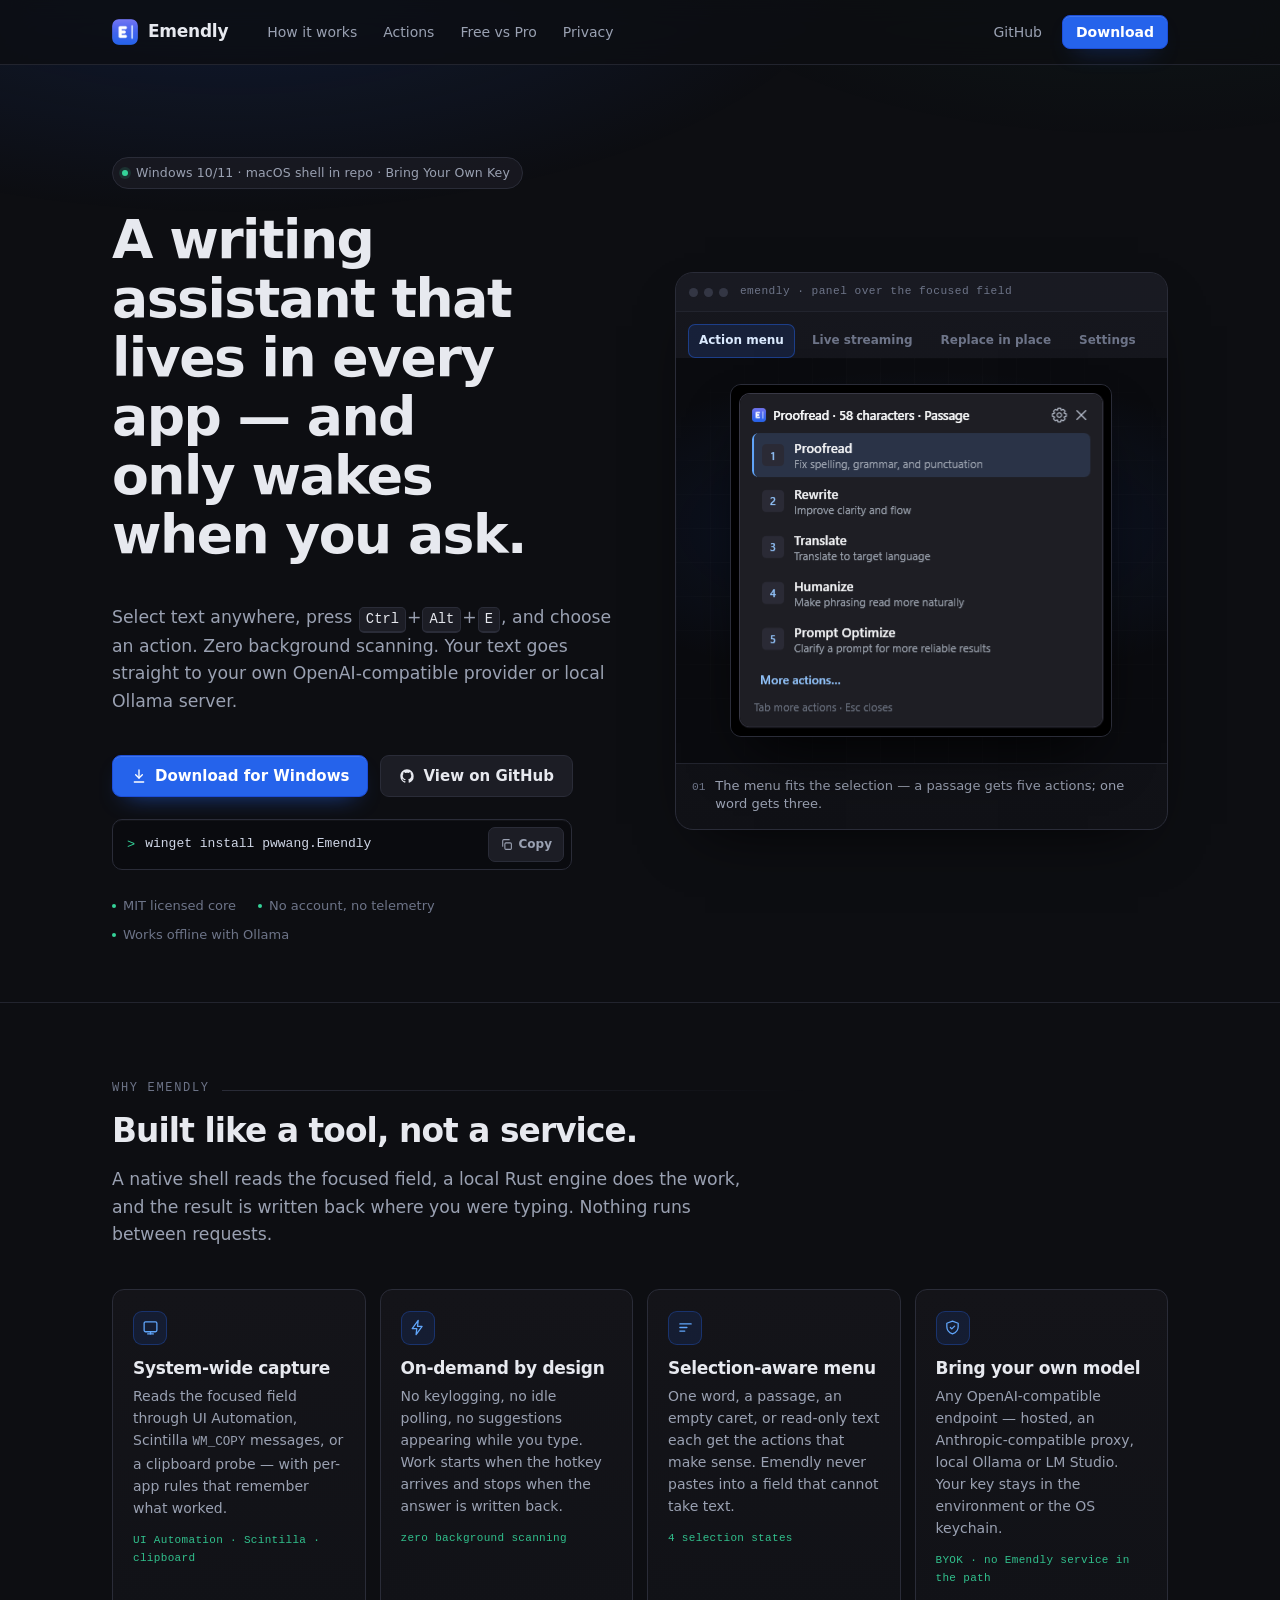
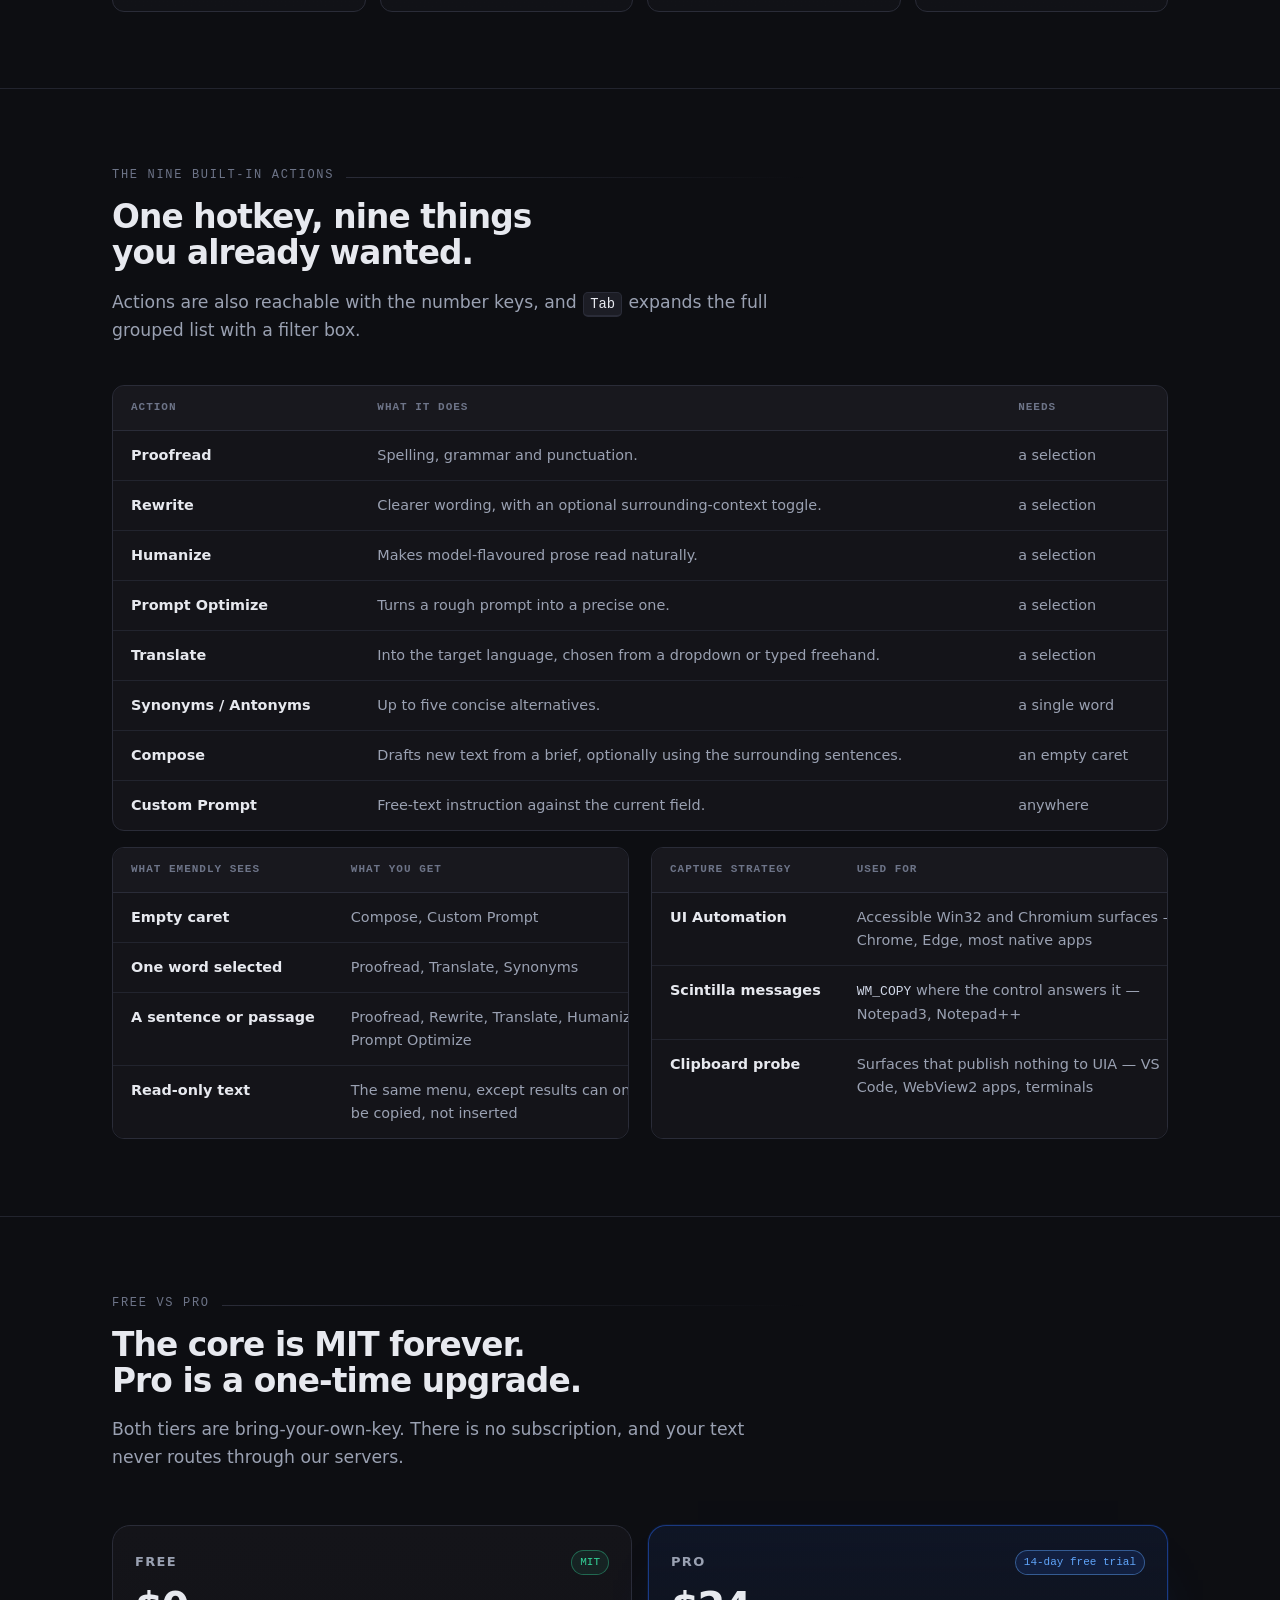
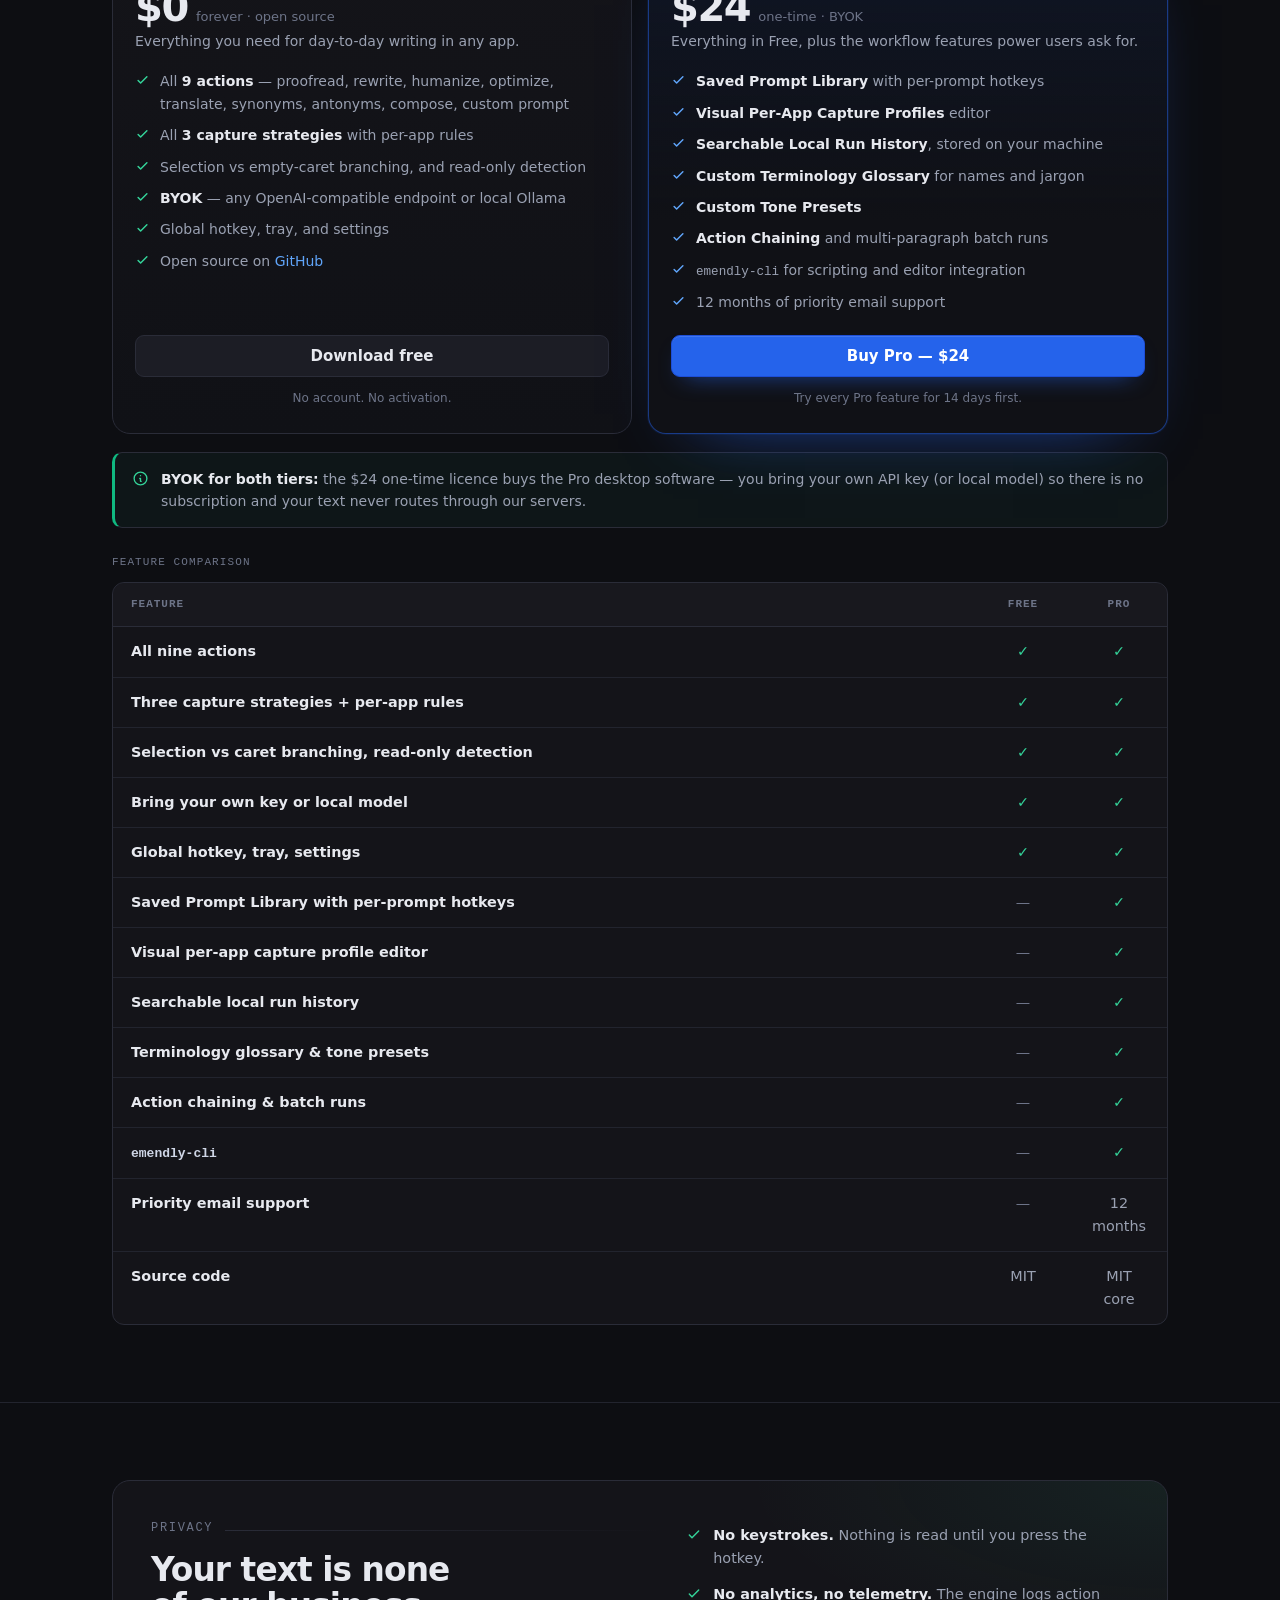
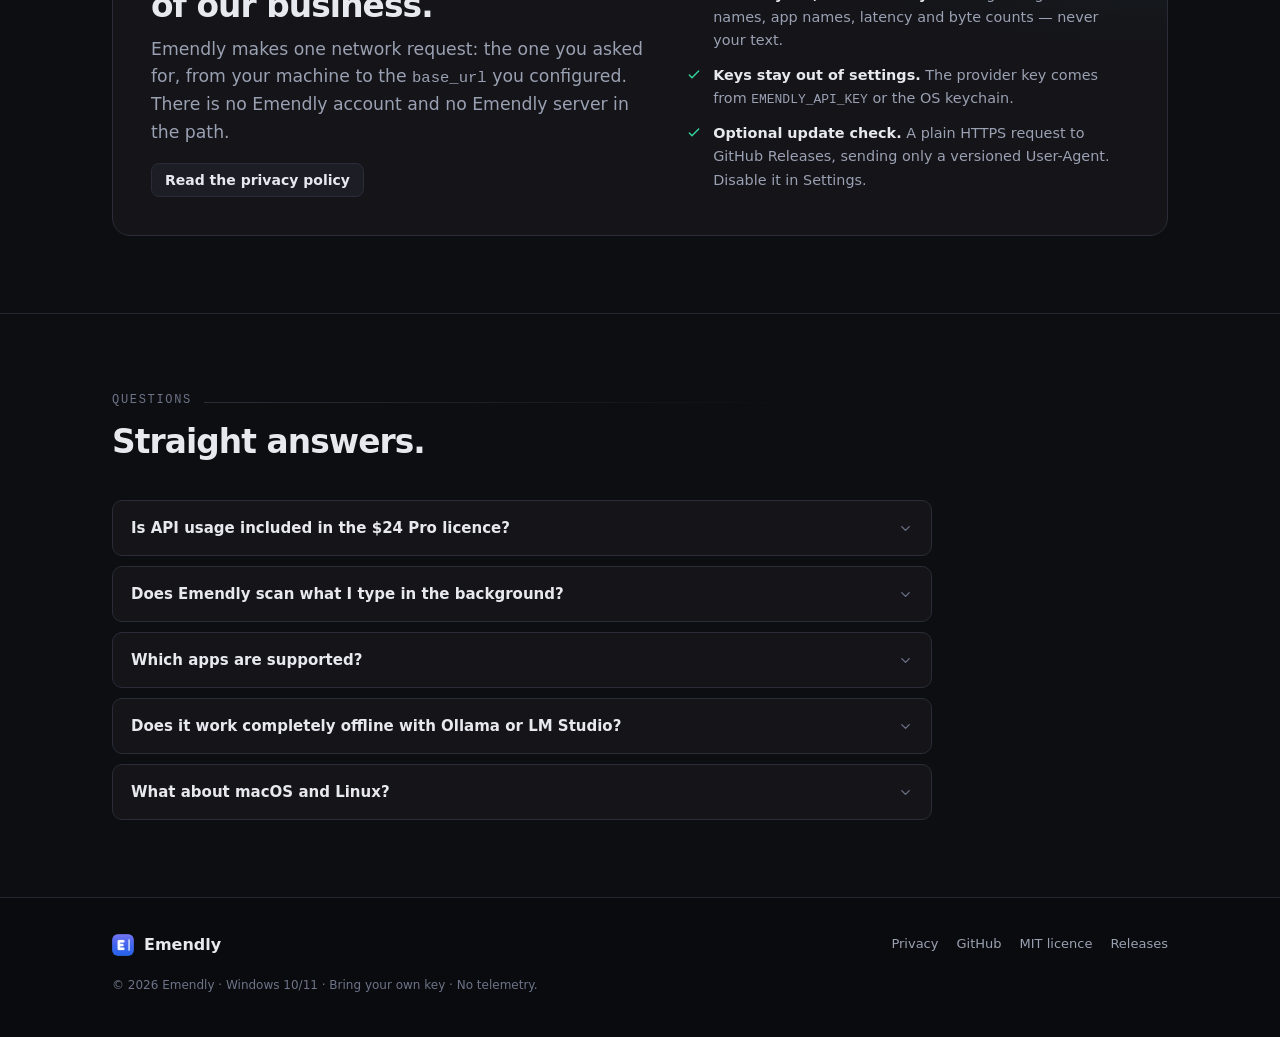
==== site/index.html @ 71e02f0e "feat: auto-update, extension seam, signing pipeline, winget, engine hooks, landing page, macOS shell" ====
<!DOCTYPE html>
<html lang="en">
<head>
  <meta charset="utf-8" />
  <meta name="viewport" content="width=device-width, initial-scale=1" />
  <title>Emendly — a writing assistant that only wakes when you ask</title>
  <meta name="description" content="Select text in any Windows app, press Ctrl+Alt+E, and choose an action. Emendly is on-demand by design, works with your own OpenAI-compatible endpoint or a local Ollama server, and never scans in the background." />
  <meta name="theme-color" content="#0D0E12" />
  <meta name="color-scheme" content="dark" />

  <meta property="og:type" content="website" />
  <meta property="og:title" content="Emendly — a writing assistant that only wakes when you ask" />
  <meta property="og:description" content="System-wide text actions with your own API key or local model. No background scanning, no subscription, MIT core." />
  <meta property="og:image" content="assets/menu.png" />
  <meta property="og:url" content="https://emendly.dev/" />
  <meta name="twitter:card" content="summary_large_image" />

  <link rel="icon" href="assets/emendly-256.png" type="image/png" />
  <link rel="apple-touch-icon" href="assets/emendly-256.png" />
  <link rel="stylesheet" href="styles.css" />
</head>
<body>
  <a class="skip-link" href="#main">Skip to content</a>

  <header class="site-header">
    <div class="wrap">
      <nav class="nav" aria-label="Primary">
        <a class="brand" href="#top" aria-label="Emendly home">
          <img src="assets/emendly-256.png" width="26" height="26" alt="" />
          <span>Emendly</span>
        </a>

        <div class="nav-links">
          <a href="#how-it-works">How it works</a>
          <a href="#actions">Actions</a>
          <a href="#pricing">Free vs Pro</a>
          <a href="#privacy">Privacy</a>
        </div>

        <div class="nav-actions">
          <a class="ghost" href="https://github.com/pwwang/emendly" rel="noopener">GitHub</a>
          <a class="btn btn-primary btn-sm" href="https://github.com/pwwang/emendly/releases/latest" rel="noopener">Download</a>
        </div>
      </nav>
    </div>
  </header>

  <main id="main">
    <span id="top"></span>

    <!-- Hero -->
    <section class="hero">
      <div class="wrap hero-grid">
        <div class="hero-copy">
          <span class="eyebrow"><span class="dot" aria-hidden="true"></span>Windows 10/11 · macOS shell in repo · Bring Your Own Key</span>

          <h1>A writing assistant that lives in every app — and only wakes when you ask.</h1>

          <p class="lede">
            Select text anywhere, press <kbd>Ctrl</kbd>+<kbd>Alt</kbd>+<kbd>E</kbd>, and choose an action.
            Zero background scanning. Your text goes straight to your own OpenAI-compatible provider
            or local Ollama server.
          </p>

          <div class="hero-ctas">
            <a class="btn btn-primary" href="https://github.com/pwwang/emendly/releases/latest" rel="noopener">
              <svg class="icon" viewBox="0 0 24 24" fill="none" stroke="currentColor" stroke-width="2" stroke-linecap="round" stroke-linejoin="round" aria-hidden="true"><path d="M12 3v12"/><path d="m7 10 5 5 5-5"/><path d="M5 21h14"/></svg>
              Download for Windows
            </a>
            <a class="btn btn-secondary" href="https://github.com/pwwang/emendly" rel="noopener">
              <svg class="icon" viewBox="0 0 24 24" fill="currentColor" aria-hidden="true"><path d="M12 2C6.48 2 2 6.58 2 12.25c0 4.53 2.87 8.37 6.84 9.73.5.09.68-.22.68-.49 0-.24-.01-1.04-.01-1.89-2.78.62-3.37-1.21-3.37-1.21-.45-1.18-1.11-1.5-1.11-1.5-.91-.63.07-.62.07-.62 1 .07 1.53 1.05 1.53 1.05.89 1.57 2.34 1.12 2.91.86.09-.66.35-1.12.63-1.38-2.22-.26-4.56-1.14-4.56-5.06 0-1.12.39-2.03 1.03-2.75-.1-.26-.45-1.3.1-2.71 0 0 .84-.28 2.75 1.05a9.36 9.36 0 0 1 2.5-.34c.85 0 1.71.12 2.5.34 1.91-1.33 2.75-1.05 2.75-1.05.55 1.41.2 2.45.1 2.71.64.72 1.03 1.63 1.03 2.75 0 3.93-2.34 4.8-4.57 5.05.36.32.68.94.68 1.9 0 1.37-.01 2.48-.01 2.82 0 .27.18.59.69.49A10.02 10.02 0 0 0 22 12.25C22 6.58 17.52 2 12 2Z"/></svg>
              View on GitHub
            </a>
          </div>

          <div class="cmdbar">
            <span class="prompt" aria-hidden="true">&gt;</span>
            <code id="winget-command">winget install pwwang.Emendly</code>
            <button class="copy-btn" type="button" data-copy="winget install pwwang.Emendly" aria-label="Copy the winget install command">
              <svg viewBox="0 0 24 24" fill="none" stroke="currentColor" stroke-width="2" stroke-linecap="round" stroke-linejoin="round" aria-hidden="true"><rect x="9" y="9" width="12" height="12" rx="2"/><path d="M5 15V5a2 2 0 0 1 2-2h10"/></svg>
              <span class="copy-label">Copy</span>
            </button>
          </div>

          <div class="hero-facts">
            <span>MIT licensed core</span>
            <span>No account, no telemetry</span>
            <span>Works offline with Ollama</span>
          </div>
        </div>

        <!-- Showcase -->
        <div class="showcase">
          <div class="window">
            <div class="window-bar">
              <span class="lights" aria-hidden="true"><i></i><i></i><i></i></span>
              <span class="title">emendly · panel over the focused field</span>
            </div>

            <div class="tabs" role="tablist" aria-label="Emendly screenshots">
              <button class="tab" type="button" role="tab" id="tab-menu" aria-controls="shot-panel" aria-selected="true" data-shot="menu">Action menu</button>
              <button class="tab" type="button" role="tab" id="tab-streaming" aria-controls="shot-panel" aria-selected="false" tabindex="-1" data-shot="streaming">Live streaming</button>
              <button class="tab" type="button" role="tab" id="tab-result" aria-controls="shot-panel" aria-selected="false" tabindex="-1" data-shot="result">Replace in place</button>
              <button class="tab" type="button" role="tab" id="tab-settings" aria-controls="shot-panel" aria-selected="false" tabindex="-1" data-shot="settings">Settings</button>
            </div>

            <div class="shot-stage" id="shot-panel" role="tabpanel" aria-labelledby="tab-menu">
              <img id="shot-image"
                   src="assets/menu.png"
                   width="380" height="351"
                   alt="Emendly action menu floating over a text field, offering five passage actions." />
            </div>

            <div class="shot-caption">
              <span class="n" id="shot-index" aria-hidden="true">01</span>
              <span id="shot-caption">The menu fits the selection — a passage gets five actions; one word gets three.</span>
            </div>
          </div>
        </div>
      </div>
    </section>

    <!-- Why -->
    <section class="section" id="how-it-works">
      <div class="wrap">
        <div class="section-head">
          <div class="section-kicker"><span>Why Emendly</span></div>
          <h2>Built like a tool, not a service.</h2>
          <p class="lede">A native shell reads the focused field, a local Rust engine does the work, and the result is written back where you were typing. Nothing runs between requests.</p>
        </div>

        <div class="cards">
          <article class="card">
            <span class="glyph" aria-hidden="true"><svg viewBox="0 0 24 24" fill="none" stroke="currentColor" stroke-width="1.8" stroke-linecap="round" stroke-linejoin="round"><rect x="3" y="4" width="18" height="14" rx="2"/><path d="M8 21h8"/><path d="M12 18v3"/></svg></span>
            <h3>System-wide capture</h3>
            <p>Reads the focused field through UI Automation, Scintilla <code>WM_COPY</code> messages, or a clipboard probe — with per-app rules that remember what worked.</p>
            <span class="tag">UI Automation · Scintilla · clipboard</span>
          </article>

          <article class="card">
            <span class="glyph" aria-hidden="true"><svg viewBox="0 0 24 24" fill="none" stroke="currentColor" stroke-width="1.8" stroke-linecap="round" stroke-linejoin="round"><path d="M13 2 4.5 13.5H11L10 22l8.5-11.5H12L13 2Z"/></svg></span>
            <h3>On-demand by design</h3>
            <p>No keylogging, no idle polling, no suggestions appearing while you type. Work starts when the hotkey arrives and stops when the answer is written back.</p>
            <span class="tag">zero background scanning</span>
          </article>

          <article class="card">
            <span class="glyph" aria-hidden="true"><svg viewBox="0 0 24 24" fill="none" stroke="currentColor" stroke-width="1.8" stroke-linecap="round" stroke-linejoin="round"><path d="M4 7h16"/><path d="M4 12h10"/><path d="M4 17h7"/></svg></span>
            <h3>Selection-aware menu</h3>
            <p>One word, a passage, an empty caret, or read-only text each get the actions that make sense. Emendly never pastes into a field that cannot take text.</p>
            <span class="tag">4 selection states</span>
          </article>

          <article class="card">
            <span class="glyph" aria-hidden="true"><svg viewBox="0 0 24 24" fill="none" stroke="currentColor" stroke-width="1.8" stroke-linecap="round" stroke-linejoin="round"><path d="M12 3 4 6v5c0 5 3.4 8.4 8 10 4.6-1.6 8-5 8-10V6l-8-3Z"/><path d="m9 12 2 2 4-4"/></svg></span>
            <h3>Bring your own model</h3>
            <p>Any OpenAI-compatible endpoint — hosted, an Anthropic-compatible proxy, local Ollama or LM Studio. Your key stays in the environment or the OS keychain.</p>
            <span class="tag">BYOK · no Emendly service in the path</span>
          </article>
        </div>
      </div>
    </section>

    <!-- Actions -->
    <section class="section" id="actions">
      <div class="wrap">
        <div class="section-head">
          <div class="section-kicker"><span>The nine built-in actions</span></div>
          <h2>One hotkey, nine things you already wanted.</h2>
          <p class="lede">Actions are also reachable with the number keys, and <kbd>Tab</kbd> expands the full grouped list with a filter box.</p>
        </div>

        <div class="table-wrap">
          <table>
            <caption class="sr-only">The nine built-in Emendly actions and what each one needs</caption>
            <thead>
              <tr>
                <th scope="col">Action</th>
                <th scope="col">What it does</th>
                <th scope="col">Needs</th>
              </tr>
            </thead>
            <tbody>
              <tr><th scope="row">Proofread</th><td>Spelling, grammar and punctuation.</td><td>a selection</td></tr>
              <tr><th scope="row">Rewrite</th><td>Clearer wording, with an optional surrounding-context toggle.</td><td>a selection</td></tr>
              <tr><th scope="row">Humanize</th><td>Makes model-flavoured prose read naturally.</td><td>a selection</td></tr>
              <tr><th scope="row">Prompt Optimize</th><td>Turns a rough prompt into a precise one.</td><td>a selection</td></tr>
              <tr><th scope="row">Translate</th><td>Into the target language, chosen from a dropdown or typed freehand.</td><td>a selection</td></tr>
              <tr><th scope="row">Synonyms / Antonyms</th><td>Up to five concise alternatives.</td><td>a single word</td></tr>
              <tr><th scope="row">Compose</th><td>Drafts new text from a brief, optionally using the surrounding sentences.</td><td>an empty caret</td></tr>
              <tr><th scope="row">Custom Prompt</th><td>Free-text instruction against the current field.</td><td>anywhere</td></tr>
            </tbody>
          </table>
        </div>

        <div class="two-col" style="margin-top: 16px;">
          <div class="table-wrap">
            <table>
              <caption class="sr-only">Which actions appear for each selection state</caption>
              <thead>
                <tr><th scope="col">What Emendly sees</th><th scope="col">What you get</th></tr>
              </thead>
              <tbody>
                <tr><th scope="row">Empty caret</th><td>Compose, Custom Prompt</td></tr>
                <tr><th scope="row">One word selected</th><td>Proofread, Translate, Synonyms</td></tr>
                <tr><th scope="row">A sentence or passage</th><td>Proofread, Rewrite, Translate, Humanize, Prompt Optimize</td></tr>
                <tr><th scope="row">Read-only text</th><td>The same menu, except results can only be copied, not inserted</td></tr>
              </tbody>
            </table>
          </div>

          <div class="table-wrap">
            <table>
              <caption class="sr-only">Capture strategies and the apps they cover</caption>
              <thead>
                <tr><th scope="col">Capture strategy</th><th scope="col">Used for</th></tr>
              </thead>
              <tbody>
                <tr><th scope="row">UI Automation</th><td>Accessible Win32 and Chromium surfaces — Chrome, Edge, most native apps</td></tr>
                <tr><th scope="row">Scintilla messages</th><td><code>WM_COPY</code> where the control answers it — Notepad3, Notepad++</td></tr>
                <tr><th scope="row">Clipboard probe</th><td>Surfaces that publish nothing to UIA — VS Code, WebView2 apps, terminals</td></tr>
              </tbody>
            </table>
          </div>
        </div>
      </div>
    </section>

    <!-- Pricing -->
    <section class="section" id="pricing">
      <div class="wrap">
        <div class="pricing-head">
          <div class="section-head" style="margin-bottom: 0;">
            <div class="section-kicker"><span>Free vs Pro</span></div>
            <h2>The core is MIT forever. Pro is a one-time upgrade.</h2>
            <p class="lede">Both tiers are bring-your-own-key. There is no subscription, and your text never routes through our servers.</p>
          </div>
        </div>

        <div class="plans">
          <article class="plan">
            <div class="plan-top">
              <span class="plan-name">Free</span>
              <span class="plan-badge">MIT</span>
            </div>
            <div class="price">
              <span class="amount">$0</span>
              <span class="note">forever · open source</span>
            </div>
            <p class="plan-sub">Everything you need for day-to-day writing in any app.</p>

            <ul class="feature-list">
              <li><svg viewBox="0 0 24 24" fill="none" stroke="currentColor" stroke-width="2.4" stroke-linecap="round" stroke-linejoin="round" aria-hidden="true"><path d="m5 12 4 4 10-10"/></svg><span>All <b>9 actions</b> — proofread, rewrite, humanize, optimize, translate, synonyms, antonyms, compose, custom prompt</span></li>
              <li><svg viewBox="0 0 24 24" fill="none" stroke="currentColor" stroke-width="2.4" stroke-linecap="round" stroke-linejoin="round" aria-hidden="true"><path d="m5 12 4 4 10-10"/></svg><span>All <b>3 capture strategies</b> with per-app rules</span></li>
              <li><svg viewBox="0 0 24 24" fill="none" stroke="currentColor" stroke-width="2.4" stroke-linecap="round" stroke-linejoin="round" aria-hidden="true"><path d="m5 12 4 4 10-10"/></svg><span>Selection vs empty-caret branching, and read-only detection</span></li>
              <li><svg viewBox="0 0 24 24" fill="none" stroke="currentColor" stroke-width="2.4" stroke-linecap="round" stroke-linejoin="round" aria-hidden="true"><path d="m5 12 4 4 10-10"/></svg><span><b>BYOK</b> — any OpenAI-compatible endpoint or local Ollama</span></li>
              <li><svg viewBox="0 0 24 24" fill="none" stroke="currentColor" stroke-width="2.4" stroke-linecap="round" stroke-linejoin="round" aria-hidden="true"><path d="m5 12 4 4 10-10"/></svg><span>Global hotkey, tray, and settings</span></li>
              <li><svg viewBox="0 0 24 24" fill="none" stroke="currentColor" stroke-width="2.4" stroke-linecap="round" stroke-linejoin="round" aria-hidden="true"><path d="m5 12 4 4 10-10"/></svg><span>Open source on <a href="https://github.com/pwwang/emendly" rel="noopener">GitHub</a></span></li>
            </ul>

            <a class="btn btn-secondary" href="https://github.com/pwwang/emendly/releases/latest" rel="noopener">Download free</a>
            <p class="plan-foot">No account. No activation.</p>
          </article>

          <article class="plan plan-pro">
            <div class="plan-top">
              <span class="plan-name">Pro</span>
              <span class="plan-badge">14-day free trial</span>
            </div>
            <div class="price">
              <span class="amount">$24</span>
              <span class="note">one-time · BYOK</span>
            </div>
            <p class="plan-sub">Everything in Free, plus the workflow features power users ask for.</p>

            <ul class="feature-list">
              <li><svg viewBox="0 0 24 24" fill="none" stroke="currentColor" stroke-width="2.4" stroke-linecap="round" stroke-linejoin="round" aria-hidden="true"><path d="m5 12 4 4 10-10"/></svg><span><b>Saved Prompt Library</b> with per-prompt hotkeys</span></li>
              <li><svg viewBox="0 0 24 24" fill="none" stroke="currentColor" stroke-width="2.4" stroke-linecap="round" stroke-linejoin="round" aria-hidden="true"><path d="m5 12 4 4 10-10"/></svg><span><b>Visual Per-App Capture Profiles</b> editor</span></li>
              <li><svg viewBox="0 0 24 24" fill="none" stroke="currentColor" stroke-width="2.4" stroke-linecap="round" stroke-linejoin="round" aria-hidden="true"><path d="m5 12 4 4 10-10"/></svg><span><b>Searchable Local Run History</b>, stored on your machine</span></li>
              <li><svg viewBox="0 0 24 24" fill="none" stroke="currentColor" stroke-width="2.4" stroke-linecap="round" stroke-linejoin="round" aria-hidden="true"><path d="m5 12 4 4 10-10"/></svg><span><b>Custom Terminology Glossary</b> for names and jargon</span></li>
              <li><svg viewBox="0 0 24 24" fill="none" stroke="currentColor" stroke-width="2.4" stroke-linecap="round" stroke-linejoin="round" aria-hidden="true"><path d="m5 12 4 4 10-10"/></svg><span><b>Custom Tone Presets</b></span></li>
              <li><svg viewBox="0 0 24 24" fill="none" stroke="currentColor" stroke-width="2.4" stroke-linecap="round" stroke-linejoin="round" aria-hidden="true"><path d="m5 12 4 4 10-10"/></svg><span><b>Action Chaining</b> and multi-paragraph batch runs</span></li>
              <li><svg viewBox="0 0 24 24" fill="none" stroke="currentColor" stroke-width="2.4" stroke-linecap="round" stroke-linejoin="round" aria-hidden="true"><path d="m5 12 4 4 10-10"/></svg><span><code>emendly-cli</code> for scripting and editor integration</span></li>
              <li><svg viewBox="0 0 24 24" fill="none" stroke="currentColor" stroke-width="2.4" stroke-linecap="round" stroke-linejoin="round" aria-hidden="true"><path d="m5 12 4 4 10-10"/></svg><span>12 months of priority email support</span></li>
            </ul>

            <a class="btn btn-primary" id="pro-checkout" href="#pro-checkout" data-checkout>Buy Pro — $24</a>
            <p class="plan-foot">Try every Pro feature for 14 days first.</p>
          </article>
        </div>

        <div class="byok-note">
          <svg viewBox="0 0 24 24" fill="none" stroke="currentColor" stroke-width="1.9" stroke-linecap="round" stroke-linejoin="round" aria-hidden="true"><circle cx="12" cy="12" r="9"/><path d="M12 8h.01"/><path d="M11 12h1v4h1"/></svg>
          <p style="margin: 0;"><strong>BYOK for both tiers:</strong> the $24 one-time licence buys the Pro desktop software — you bring your own API key (or local model) so there is no subscription and your text never routes through our servers.</p>
        </div>

        <div class="compare">
          <p class="compare-caption">Feature comparison</p>
          <div class="table-wrap">
            <table>
              <caption class="sr-only">Free and Pro feature comparison</caption>
              <thead>
                <tr>
                  <th scope="col">Feature</th>
                  <th scope="col" class="num">Free</th>
                  <th scope="col" class="num">Pro</th>
                </tr>
              </thead>
              <tbody>
                <tr><th scope="row">All nine actions</th><td class="num"><span class="check" aria-label="Included">✓</span></td><td class="num"><span class="check" aria-label="Included">✓</span></td></tr>
                <tr><th scope="row">Three capture strategies + per-app rules</th><td class="num"><span class="check" aria-label="Included">✓</span></td><td class="num"><span class="check" aria-label="Included">✓</span></td></tr>
                <tr><th scope="row">Selection vs caret branching, read-only detection</th><td class="num"><span class="check" aria-label="Included">✓</span></td><td class="num"><span class="check" aria-label="Included">✓</span></td></tr>
                <tr><th scope="row">Bring your own key or local model</th><td class="num"><span class="check" aria-label="Included">✓</span></td><td class="num"><span class="check" aria-label="Included">✓</span></td></tr>
                <tr><th scope="row">Global hotkey, tray, settings</th><td class="num"><span class="check" aria-label="Included">✓</span></td><td class="num"><span class="check" aria-label="Included">✓</span></td></tr>
                <tr><th scope="row">Saved Prompt Library with per-prompt hotkeys</th><td class="num"><span class="dash" aria-label="Not included">—</span></td><td class="num"><span class="check" aria-label="Included">✓</span></td></tr>
                <tr><th scope="row">Visual per-app capture profile editor</th><td class="num"><span class="dash" aria-label="Not included">—</span></td><td class="num"><span class="check" aria-label="Included">✓</span></td></tr>
                <tr><th scope="row">Searchable local run history</th><td class="num"><span class="dash" aria-label="Not included">—</span></td><td class="num"><span class="check" aria-label="Included">✓</span></td></tr>
                <tr><th scope="row">Terminology glossary &amp; tone presets</th><td class="num"><span class="dash" aria-label="Not included">—</span></td><td class="num"><span class="check" aria-label="Included">✓</span></td></tr>
                <tr><th scope="row">Action chaining &amp; batch runs</th><td class="num"><span class="dash" aria-label="Not included">—</span></td><td class="num"><span class="check" aria-label="Included">✓</span></td></tr>
                <tr><th scope="row"><code>emendly-cli</code></th><td class="num"><span class="dash" aria-label="Not included">—</span></td><td class="num"><span class="check" aria-label="Included">✓</span></td></tr>
                <tr><th scope="row">Priority email support</th><td class="num"><span class="dash" aria-label="Not included">—</span></td><td class="num">12 months</td></tr>
                <tr><th scope="row">Source code</th><td class="num">MIT</td><td class="num">MIT core</td></tr>
              </tbody>
            </table>
          </div>
        </div>
      </div>
    </section>

    <!-- Privacy -->
    <section class="section" id="privacy">
      <div class="wrap">
        <div class="privacy-band">
          <div>
            <div class="section-kicker"><span>Privacy</span></div>
            <h2>Your text is none of our business.</h2>
            <p class="lede" style="margin: 12px 0 16px;">Emendly makes one network request: the one you asked for, from your machine to the <code>base_url</code> you configured. There is no Emendly account and no Emendly server in the path.</p>
            <a class="btn btn-secondary btn-sm" href="privacy.html">Read the privacy policy</a>
          </div>

          <ul>
            <li><svg viewBox="0 0 24 24" fill="none" stroke="currentColor" stroke-width="2.2" stroke-linecap="round" stroke-linejoin="round" aria-hidden="true"><path d="m5 12 4 4 10-10"/></svg><span><b>No keystrokes.</b> Nothing is read until you press the hotkey.</span></li>
            <li><svg viewBox="0 0 24 24" fill="none" stroke="currentColor" stroke-width="2.2" stroke-linecap="round" stroke-linejoin="round" aria-hidden="true"><path d="m5 12 4 4 10-10"/></svg><span><b>No analytics, no telemetry.</b> The engine logs action names, app names, latency and byte counts — never your text.</span></li>
            <li><svg viewBox="0 0 24 24" fill="none" stroke="currentColor" stroke-width="2.2" stroke-linecap="round" stroke-linejoin="round" aria-hidden="true"><path d="m5 12 4 4 10-10"/></svg><span><b>Keys stay out of settings.</b> The provider key comes from <code>EMENDLY_API_KEY</code> or the OS keychain.</span></li>
            <li><svg viewBox="0 0 24 24" fill="none" stroke="currentColor" stroke-width="2.2" stroke-linecap="round" stroke-linejoin="round" aria-hidden="true"><path d="m5 12 4 4 10-10"/></svg><span><b>Optional update check.</b> A plain HTTPS request to GitHub Releases, sending only a versioned User-Agent. Disable it in Settings.</span></li>
          </ul>
        </div>
      </div>
    </section>

    <!-- FAQ -->
    <section class="section" id="faq">
      <div class="wrap">
        <div class="section-head">
          <div class="section-kicker"><span>Questions</span></div>
          <h2>Straight answers.</h2>
        </div>

        <div class="faq">
          <details class="qa">
            <summary>Is API usage included in the $24 Pro licence?
              <svg class="chev" viewBox="0 0 24 24" fill="none" stroke="currentColor" stroke-width="2" stroke-linecap="round" stroke-linejoin="round" aria-hidden="true"><path d="m6 9 6 6 6-6"/></svg>
            </summary>
            <div class="answer">
              <p>No. Both tiers are bring-your-own-key, and that is deliberate: it is what makes a one-time price possible and keeps your text away from any billing service of ours.</p>
              <p>Point Emendly at your own OpenAI-compatible endpoint with your own key, or at a local Ollama or LM Studio server for no per-token cost at all.</p>
            </div>
          </details>

          <details class="qa">
            <summary>Does Emendly scan what I type in the background?
              <svg class="chev" viewBox="0 0 24 24" fill="none" stroke="currentColor" stroke-width="2" stroke-linecap="round" stroke-linejoin="round" aria-hidden="true"><path d="m6 9 6 6 6-6"/></svg>
            </summary>
            <div class="answer">
              <p>Never. There is no timer, no watcher and no keyboard hook in the engine. It is strictly on demand: nothing is read until you press the hotkey, and only from the field you were in.</p>
            </div>
          </details>

          <details class="qa">
            <summary>Which apps are supported?
              <svg class="chev" viewBox="0 0 24 24" fill="none" stroke="currentColor" stroke-width="2" stroke-linecap="round" stroke-linejoin="round" aria-hidden="true"><path d="m6 9 6 6 6-6"/></svg>
            </summary>
            <div class="answer">
              <p>Any Windows app with an accessible text field: browsers, Word and the rest of Office, Notepad3 and Notepad++, VS Code, terminals, and PDF viewers in read-only Copy mode.</p>
              <p>Where an app hides its text from the accessibility tree, Emendly falls back to Scintilla messages or a clipboard probe, and remembers the working strategy for that executable.</p>
            </div>
          </details>

          <details class="qa">
            <summary>Does it work completely offline with Ollama or LM Studio?
              <svg class="chev" viewBox="0 0 24 24" fill="none" stroke="currentColor" stroke-width="2" stroke-linecap="round" stroke-linejoin="round" aria-hidden="true"><path d="m6 9 6 6 6-6"/></svg>
            </summary>
            <div class="answer">
              <p>Yes. Set the Base URL to <code>http://localhost:11434/v1</code> for Ollama (or LM Studio's local server) and the model to whatever you have pulled. The engine speaks the OpenAI chat-completions format, streams the reply, and never touches the internet unless you point it there.</p>
            </div>
          </details>

          <details class="qa">
            <summary>What about macOS and Linux?
              <svg class="chev" viewBox="0 0 24 24" fill="none" stroke="currentColor" stroke-width="2" stroke-linecap="round" stroke-linejoin="round" aria-hidden="true"><path d="m6 9 6 6 6-6"/></svg>
            </summary>
            <div class="answer">
              <p>The Rust engine is platform-neutral and builds for Windows, macOS and Linux from the same source. A native Swift menu-bar shell lives in <code>shell/macos/</code>; the Windows shell is the one shipping today.</p>
            </div>
          </details>
        </div>
      </div>
    </section>
  </main>

  <footer class="site-footer">
    <div class="wrap">
      <div class="footer-grid">
        <a class="footer-brand" href="#top">
          <img src="assets/emendly-256.png" width="22" height="22" alt="" />
          <span>Emendly</span>
        </a>

        <nav class="footer-links" aria-label="Footer">
          <a href="privacy.html">Privacy</a>
          <a href="https://github.com/pwwang/emendly" rel="noopener">GitHub</a>
          <a href="https://github.com/pwwang/emendly/blob/main/LICENSE" rel="noopener">MIT licence</a>
          <a href="https://github.com/pwwang/emendly/releases" rel="noopener">Releases</a>
        </nav>
      </div>
      <p class="footer-note">© <span id="year">2026</span> Emendly · Windows 10/11 · Bring your own key · No telemetry.</p>
    </div>
  </footer>

  <!-- Shown only when no checkout URL has been configured in script.js. -->
  <dialog class="sheet" id="checkout-dialog" aria-labelledby="checkout-title">
    <div class="sheet-body">
      <h3 id="checkout-title">Pro checkout is not open yet</h3>
      <p>Emendly Pro is still being finished. When the store link is live it will open right here — no dead links until then.</p>
      <p>In the meantime you can <a href="https://github.com/pwwang/emendly/releases" rel="noopener">watch the releases page</a>, or run the free MIT build with every one of the nine actions.</p>
      <div class="sheet-actions">
        <button class="btn btn-secondary btn-sm" type="button" data-close-dialog>Close</button>
        <a class="btn btn-primary btn-sm" href="https://github.com/pwwang/emendly/releases/latest" rel="noopener">Get the free build</a>
      </div>
    </div>
  </dialog>

  <p class="visually-hidden-live" id="live-region" role="status" aria-live="polite"></p>

  <script src="script.js" defer></script>
</body>
</html>
---- site/styles.css ----
/* Emendly — static landing page. Zero build step. */

:root {
  --bg: #0d0e12;
  --bg-panel: #141419;
  --bg-raised: #1c1d25;
  --bg-inset: #0a0b0f;
  --line: #2a2c38;
  --line-soft: #22242e;
  --text: #e7e9ef;
  --text-dim: #9aa1b2;
  --text-faint: #6d7488;
  --blue: #2563eb;
  --blue-bright: #60a5fa;
  --blue-ink: #dbeafe;
  --emerald: #34d399;
  --emerald-deep: #10b981;
  --radius: 12px;
  --radius-lg: 18px;
  --sans: "Segoe UI Variable Display", "Segoe UI", Inter, system-ui, -apple-system,
    "Helvetica Neue", Arial, sans-serif;
  --mono: "Cascadia Code", "Cascadia Mono", ui-monospace, SFMono-Regular, Menlo,
    Consolas, "Liberation Mono", monospace;
  --max: 1120px;
  --shadow: 0 24px 60px -30px rgba(0, 0, 0, 0.9);
}

*,
*::before,
*::after {
  box-sizing: border-box;
}

html {
  scroll-behavior: smooth;
  scroll-padding-top: 88px;
  -webkit-text-size-adjust: 100%;
}

html,
body {
  overflow-x: hidden;
}

body {
  margin: 0;
  background: var(--bg);
  color: var(--text);
  font-family: var(--sans);
  font-size: 16px;
  line-height: 1.6;
  overflow-wrap: break-word;
  -webkit-font-smoothing: antialiased;
  text-rendering: optimizeLegibility;
}

/* A single restrained wash behind the hero — no rainbow gradients. */
body::before {
  content: "";
  position: fixed;
  inset: 0 0 auto 0;
  height: 640px;
  pointer-events: none;
  z-index: 0;
  background:
    radial-gradient(900px 380px at 18% -8%, rgba(37, 99, 235, 0.16), transparent 70%),
    radial-gradient(700px 320px at 88% -14%, rgba(52, 211, 153, 0.06), transparent 72%);
}

img {
  max-width: 100%;
  height: auto;
  display: block;
}

a {
  color: var(--blue-bright);
  text-decoration: none;
}

a:hover {
  text-decoration: underline;
  text-underline-offset: 3px;
}

code,
kbd,
pre {
  font-family: var(--mono);
  font-size: 0.9em;
}

kbd {
  display: inline-block;
  padding: 1px 6px;
  margin: 0 1px;
  font-size: 0.8em;
  line-height: 1.5;
  color: var(--text);
  background: var(--bg-raised);
  border: 1px solid var(--line);
  border-bottom-width: 2px;
  border-radius: 5px;
  white-space: nowrap;
}

:focus-visible {
  outline: 2px solid var(--blue-bright);
  outline-offset: 3px;
  border-radius: 4px;
}

.skip-link {
  position: absolute;
  left: 16px;
  top: -60px;
  z-index: 100;
  padding: 10px 16px;
  border-radius: 8px;
  background: var(--blue);
  color: #fff;
  transition: top 0.15s ease;
}

.skip-link:focus {
  top: 12px;
}

.wrap {
  width: 100%;
  max-width: var(--max);
  margin-inline: auto;
  padding-inline: clamp(18px, 4vw, 32px);
}

/* ---------- Header ---------- */

.site-header {
  position: sticky;
  top: 0;
  z-index: 30;
  background: rgba(13, 14, 18, 0.82);
  backdrop-filter: saturate(140%) blur(14px);
  -webkit-backdrop-filter: saturate(140%) blur(14px);
  border-bottom: 1px solid var(--line-soft);
}

.nav {
  display: flex;
  align-items: center;
  gap: 20px;
  min-height: 64px;
}

.brand {
  display: inline-flex;
  align-items: center;
  gap: 10px;
  color: var(--text);
  font-weight: 650;
  letter-spacing: -0.015em;
  font-size: 1.0625rem;
}

.brand:hover {
  text-decoration: none;
}

.brand img {
  width: 26px;
  height: 26px;
  border-radius: 7px;
}

.nav-links {
  display: flex;
  align-items: center;
  gap: 4px;
  margin-left: 8px;
}

.nav-links a {
  color: var(--text-dim);
  font-size: 0.875rem;
  padding: 7px 11px;
  border-radius: 7px;
  transition: color 0.12s ease, background 0.12s ease;
}

.nav-links a:hover {
  color: var(--text);
  background: var(--bg-raised);
  text-decoration: none;
}

.nav-actions {
  display: flex;
  align-items: center;
  gap: 10px;
  margin-left: auto;
}

.nav-actions .ghost {
  color: var(--text-dim);
  font-size: 0.875rem;
  padding: 8px 10px;
  border-radius: 7px;
}

.nav-actions .ghost:hover {
  color: var(--text);
  text-decoration: none;
}

/* ---------- Buttons ---------- */

.btn {
  display: inline-flex;
  align-items: center;
  justify-content: center;
  gap: 8px;
  padding: 11px 18px;
  border-radius: 9px;
  border: 1px solid transparent;
  font: inherit;
  font-size: 0.9375rem;
  font-weight: 600;
  line-height: 1.2;
  cursor: pointer;
  transition: transform 0.12s ease, background 0.14s ease, border-color 0.14s ease,
    box-shadow 0.14s ease;
}

.btn:hover {
  text-decoration: none;
}

.btn:active {
  transform: translateY(1px);
}

.btn-primary {
  background: var(--blue);
  color: #fff;
  border-color: #1d4ed8;
  box-shadow: 0 1px 0 rgba(255, 255, 255, 0.12) inset,
    0 10px 24px -14px rgba(37, 99, 235, 0.9);
}

.btn-primary:hover {
  background: #2f6df0;
}

.btn-secondary {
  background: var(--bg-raised);
  color: var(--text);
  border-color: var(--line);
}

.btn-secondary:hover {
  background: #23242e;
  border-color: #383b4a;
}

.btn-sm {
  padding: 8px 13px;
  font-size: 0.875rem;
  border-radius: 8px;
}

.btn .icon {
  width: 16px;
  height: 16px;
  flex: none;
}

/* ---------- Type ---------- */

.eyebrow {
  display: inline-flex;
  align-items: center;
  gap: 8px;
  padding: 5px 12px 5px 9px;
  border: 1px solid var(--line);
  border-radius: 999px;
  background: rgba(28, 29, 37, 0.72);
  color: var(--text-dim);
  font-size: 0.78125rem;
  letter-spacing: 0.01em;
}

.eyebrow .dot {
  width: 6px;
  height: 6px;
  border-radius: 50%;
  background: var(--emerald);
  box-shadow: 0 0 0 3px rgba(52, 211, 153, 0.14);
  flex: none;
}

h1,
h2,
h3 {
  letter-spacing: -0.028em;
  line-height: 1.1;
  margin: 0;
  font-weight: 680;
}

h1 {
  font-size: clamp(2.1rem, 4.6vw, 3.35rem);
  max-width: 19ch;
  text-wrap: balance;
}

h2 {
  font-size: clamp(1.5rem, 2.7vw, 2.05rem);
  text-wrap: balance;
}

h3 {
  font-size: 1.0625rem;
  letter-spacing: -0.018em;
}

.lede {
  color: var(--text-dim);
  font-size: clamp(1rem, 1.35vw, 1.125rem);
  max-width: 62ch;
  text-wrap: pretty;
}

.section-kicker {
  display: flex;
  align-items: baseline;
  gap: 12px;
  margin-bottom: 14px;
}

.section-kicker span {
  font-family: var(--mono);
  font-size: 0.75rem;
  letter-spacing: 0.14em;
  text-transform: uppercase;
  color: var(--text-faint);
}

.section-kicker::after {
  content: "";
  flex: 1;
  height: 1px;
  background: linear-gradient(to right, var(--line), transparent);
}

/* ---------- Hero ---------- */

.hero {
  position: relative;
  z-index: 1;
  padding: clamp(48px, 7vw, 88px) 0 clamp(32px, 5vw, 56px);
}

.hero-grid {
  display: grid;
  gap: clamp(36px, 5vw, 60px);
  align-items: center;
}

.hero-copy {
  display: flex;
  flex-direction: column;
  align-items: flex-start;
  gap: 22px;
}

.hero-ctas {
  display: flex;
  flex-wrap: wrap;
  gap: 12px;
  align-items: center;
}

.cmdbar {
  display: flex;
  align-items: center;
  gap: 10px;
  width: 100%;
  max-width: 460px;
  padding: 7px 7px 7px 14px;
  border: 1px solid var(--line);
  border-radius: 10px;
  background: var(--bg-inset);
  box-shadow: 0 1px 0 rgba(255, 255, 255, 0.03) inset;
}

.cmdbar .prompt {
  color: var(--emerald);
  font-family: var(--mono);
  font-size: 0.85rem;
  flex: none;
  user-select: none;
}

.cmdbar code {
  flex: 1;
  min-width: 0;
  overflow-x: auto;
  white-space: nowrap;
  color: #cfd6e6;
  font-size: 0.8125rem;
  scrollbar-width: none;
}

.cmdbar code::-webkit-scrollbar {
  display: none;
}

.copy-btn {
  flex: none;
  display: inline-flex;
  align-items: center;
  gap: 6px;
  padding: 7px 11px;
  border-radius: 7px;
  border: 1px solid var(--line);
  background: var(--bg-raised);
  color: var(--text-dim);
  font: inherit;
  font-size: 0.75rem;
  font-weight: 600;
  cursor: pointer;
  transition: color 0.12s ease, border-color 0.12s ease, background 0.12s ease;
}

.copy-btn:hover {
  color: var(--text);
  border-color: #3a3d4c;
}

.copy-btn[data-copied="true"] {
  color: var(--emerald);
  border-color: rgba(52, 211, 153, 0.4);
  background: rgba(52, 211, 153, 0.08);
}

.copy-btn svg {
  width: 13px;
  height: 13px;
}

.hero-facts {
  display: flex;
  flex-wrap: wrap;
  gap: 8px 22px;
  padding-top: 4px;
  color: var(--text-faint);
  font-size: 0.8125rem;
}

.hero-facts span {
  display: inline-flex;
  align-items: center;
  gap: 7px;
}

.hero-facts span::before {
  content: "";
  width: 4px;
  height: 4px;
  border-radius: 50%;
  background: var(--emerald);
}

/* ---------- Showcase ---------- */

.showcase {
  position: relative;
}

.window {
  border: 1px solid var(--line);
  border-radius: var(--radius-lg);
  background: linear-gradient(180deg, #16171e, #101116);
  box-shadow: var(--shadow);
  overflow: hidden;
}

.window-bar {
  display: flex;
  align-items: center;
  gap: 8px;
  padding: 10px 13px;
  border-bottom: 1px solid var(--line-soft);
  background: rgba(28, 29, 37, 0.6);
}

.window-bar .lights {
  display: flex;
  gap: 6px;
  margin-right: 4px;
}

.window-bar .lights i {
  width: 9px;
  height: 9px;
  border-radius: 50%;
  background: #333644;
  display: block;
}

.window-bar .title {
  font-family: var(--mono);
  font-size: 0.7rem;
  letter-spacing: 0.04em;
  color: var(--text-faint);
}

.tabs {
  display: flex;
  flex-wrap: wrap;
  gap: 6px;
  padding: 12px 12px 0;
}

.tab {
  appearance: none;
  border: 1px solid transparent;
  background: transparent;
  color: var(--text-faint);
  font: inherit;
  font-size: 0.75rem;
  font-weight: 600;
  padding: 6px 10px;
  border-radius: 7px;
  cursor: pointer;
  transition: color 0.12s ease, background 0.12s ease, border-color 0.12s ease;
}

.tab:hover {
  color: var(--text-dim);
  background: rgba(255, 255, 255, 0.03);
}

.tab[aria-selected="true"] {
  color: var(--blue-ink);
  background: rgba(37, 99, 235, 0.14);
  border-color: rgba(37, 99, 235, 0.45);
}

.shot-stage {
  position: relative;
  display: flex;
  align-items: center;
  justify-content: center;
  min-height: 340px;
  padding: 26px 20px;
  background:
    radial-gradient(520px 220px at 50% 42%, rgba(37, 99, 235, 0.13), transparent 72%),
    var(--bg-inset);
}

/* Faint desktop grid behind the floating panel. */
.shot-stage::before {
  content: "";
  position: absolute;
  inset: 0;
  background-image: linear-gradient(rgba(255, 255, 255, 0.028) 1px, transparent 1px),
    linear-gradient(90deg, rgba(255, 255, 255, 0.028) 1px, transparent 1px);
  background-size: 34px 34px;
  mask-image: radial-gradient(70% 70% at 50% 50%, #000 35%, transparent 100%);
  -webkit-mask-image: radial-gradient(70% 70% at 50% 50%, #000 35%, transparent 100%);
  pointer-events: none;
}

.shot-stage img {
  position: relative;
  width: auto;
  max-height: 360px;
  border: 1px solid var(--line);
  border-radius: 11px;
  box-shadow: 0 30px 60px -24px rgba(0, 0, 0, 0.95);
  background: var(--bg-panel);
}

.shot-stage img.is-swapping {
  opacity: 0;
}

.shot-stage img {
  transition: opacity 0.18s ease;
}

.shot-caption {
  display: flex;
  gap: 10px;
  align-items: flex-start;
  min-height: 52px;
  padding: 13px 16px 15px;
  border-top: 1px solid var(--line-soft);
  color: var(--text-dim);
  font-size: 0.8125rem;
  line-height: 1.45;
}

.shot-caption .n {
  font-family: var(--mono);
  color: var(--text-faint);
  font-size: 0.7rem;
  padding-top: 2px;
}

/* ---------- Sections ---------- */

.section {
  position: relative;
  z-index: 1;
  padding: clamp(46px, 6vw, 78px) 0;
  border-top: 1px solid var(--line-soft);
}

.section-head {
  max-width: 68ch;
  margin-bottom: clamp(26px, 3.4vw, 40px);
}

.section-head h2 {
  margin-bottom: 12px;
}

/* ---------- Cards ---------- */

.cards {
  display: grid;
  gap: 14px;
  grid-template-columns: repeat(auto-fit, minmax(240px, 1fr));
}

.card {
  position: relative;
  padding: 21px 20px 22px;
  border: 1px solid var(--line);
  border-radius: var(--radius);
  background: linear-gradient(180deg, var(--bg-panel), #111217);
  transition: border-color 0.16s ease, transform 0.16s ease;
}

.card:hover {
  border-color: #383b4a;
  transform: translateY(-2px);
}

.card .glyph {
  display: inline-flex;
  align-items: center;
  justify-content: center;
  width: 34px;
  height: 34px;
  margin-bottom: 14px;
  border-radius: 9px;
  border: 1px solid rgba(37, 99, 235, 0.32);
  background: rgba(37, 99, 235, 0.12);
  color: var(--blue-bright);
}

.card .glyph svg {
  width: 17px;
  height: 17px;
}

.card h3 {
  margin-bottom: 7px;
}

.card p {
  margin: 0;
  color: var(--text-dim);
  font-size: 0.875rem;
  line-height: 1.58;
}

.card .tag {
  display: inline-block;
  margin-top: 13px;
  font-family: var(--mono);
  font-size: 0.6875rem;
  letter-spacing: 0.03em;
  color: var(--emerald);
  opacity: 0.9;
}

/* ---------- Tables ---------- */

.table-wrap {
  border: 1px solid var(--line);
  border-radius: var(--radius);
  background: var(--bg-panel);
  overflow-x: auto;
}

table {
  width: 100%;
  border-collapse: collapse;
  font-size: 0.9rem;
  min-width: 560px;
}

thead th {
  text-align: left;
  font-family: var(--mono);
  font-size: 0.6875rem;
  letter-spacing: 0.09em;
  text-transform: uppercase;
  color: var(--text-faint);
  font-weight: 600;
  padding: 13px 18px;
  border-bottom: 1px solid var(--line);
  background: rgba(28, 29, 37, 0.5);
  white-space: nowrap;
}

tbody th,
tbody td {
  text-align: left;
  padding: 13px 18px;
  border-bottom: 1px solid var(--line-soft);
  vertical-align: top;
}

tbody tr:last-child th,
tbody tr:last-child td {
  border-bottom: 0;
}

tbody th {
  font-weight: 600;
  color: var(--text);
  white-space: nowrap;
}

tbody td {
  color: var(--text-dim);
}

tbody tr:hover {
  background: rgba(255, 255, 255, 0.014);
}

td code,
th code {
  color: #cfd6e6;
  font-size: 0.8125rem;
}

.two-col {
  display: grid;
  gap: 22px;
  grid-template-columns: minmax(0, 1fr);
}

/* A grid or flex child defaults to min-width:auto, so a wide table inside stretches
   the page instead of scrolling inside its own frame. */
.two-col > *,
.table-wrap,
.plan {
  min-width: 0;
}

/* ---------- Pricing ---------- */

.pricing-head {
  display: flex;
  flex-wrap: wrap;
  align-items: flex-end;
  justify-content: space-between;
  gap: 16px;
  margin-bottom: clamp(26px, 3vw, 36px);
}

.plans {
  display: grid;
  gap: 16px;
  grid-template-columns: 1fr;
  align-items: stretch;
}

.plan {
  display: flex;
  flex-direction: column;
  padding: 24px 22px;
  border: 1px solid var(--line);
  border-radius: var(--radius-lg);
  background: linear-gradient(180deg, var(--bg-panel), #101116);
}

.plan-pro {
  border-color: rgba(37, 99, 235, 0.5);
  background: linear-gradient(180deg, rgba(37, 99, 235, 0.09), #101116 58%);
  box-shadow: 0 0 0 1px rgba(37, 99, 235, 0.1),
    0 30px 70px -50px rgba(37, 99, 235, 0.85);
}

.plan-top {
  display: flex;
  align-items: center;
  justify-content: space-between;
  gap: 10px;
  margin-bottom: 6px;
}

.plan-name {
  font-size: 0.8125rem;
  font-weight: 700;
  letter-spacing: 0.1em;
  text-transform: uppercase;
  color: var(--text-dim);
}

.plan-badge {
  font-family: var(--mono);
  font-size: 0.6875rem;
  padding: 3px 8px;
  border-radius: 999px;
  border: 1px solid rgba(52, 211, 153, 0.4);
  color: var(--emerald);
  background: rgba(52, 211, 153, 0.08);
}

.plan-pro .plan-badge {
  border-color: rgba(96, 165, 250, 0.45);
  color: var(--blue-bright);
  background: rgba(37, 99, 235, 0.14);
}

.price {
  display: flex;
  align-items: baseline;
  gap: 8px;
  margin: 6px 0 2px;
}

.price .amount {
  font-size: 2.5rem;
  font-weight: 700;
  letter-spacing: -0.035em;
  line-height: 1;
}

.price .note {
  color: var(--text-faint);
  font-size: 0.8125rem;
}

.plan-sub {
  color: var(--text-dim);
  font-size: 0.875rem;
  margin: 0 0 18px;
}

.feature-list {
  list-style: none;
  margin: 0 0 22px;
  padding: 0;
  display: grid;
  gap: 9px;
  font-size: 0.875rem;
  color: var(--text-dim);
}

.feature-list li {
  display: flex;
  gap: 10px;
  align-items: flex-start;
}

.feature-list li svg {
  width: 15px;
  height: 15px;
  flex: none;
  margin-top: 3px;
  color: var(--emerald);
}

.plan-pro .feature-list li svg {
  color: var(--blue-bright);
}

.feature-list li b {
  color: var(--text);
  font-weight: 600;
}

.plan .btn {
  margin-top: auto;
  width: 100%;
}

.plan-foot {
  margin: 12px 0 0;
  font-size: 0.75rem;
  color: var(--text-faint);
  text-align: center;
}

.byok-note {
  display: flex;
  gap: 12px;
  align-items: flex-start;
  margin-top: 18px;
  padding: 15px 17px;
  border: 1px solid var(--line);
  border-left: 3px solid var(--emerald-deep);
  border-radius: 10px;
  background: rgba(52, 211, 153, 0.045);
  color: var(--text-dim);
  font-size: 0.875rem;
}

.byok-note svg {
  width: 17px;
  height: 17px;
  flex: none;
  margin-top: 2px;
  color: var(--emerald);
}

.byok-note strong {
  color: var(--text);
}

.check {
  color: var(--emerald);
  font-weight: 700;
}

.dash {
  color: var(--text-faint);
}

.compare {
  margin-top: 26px;
}

.compare-caption {
  margin: 0 0 10px;
  font-family: var(--mono);
  font-size: 0.6875rem;
  letter-spacing: 0.1em;
  text-transform: uppercase;
  color: var(--text-faint);
}

td.num,
th.num {
  text-align: center;
  width: 96px;
}

/* ---------- Privacy band ---------- */

.privacy-band {
  display: grid;
  gap: 26px;
  padding: clamp(24px, 3.4vw, 38px);
  border: 1px solid var(--line);
  border-radius: var(--radius-lg);
  background:
    radial-gradient(600px 240px at 100% 0%, rgba(52, 211, 153, 0.07), transparent 70%),
    var(--bg-panel);
}

.privacy-band ul {
  margin: 0;
  padding: 0;
  list-style: none;
  display: grid;
  gap: 12px;
}

.privacy-band li {
  display: flex;
  gap: 11px;
  align-items: flex-start;
  color: var(--text-dim);
  font-size: 0.9rem;
}

.privacy-band li svg {
  width: 16px;
  height: 16px;
  flex: none;
  margin-top: 3px;
  color: var(--emerald);
}

.privacy-band li b {
  color: var(--text);
  font-weight: 600;
}

/* ---------- FAQ ---------- */

.faq {
  display: grid;
  gap: 10px;
  max-width: 820px;
}

details.qa {
  border: 1px solid var(--line);
  border-radius: 10px;
  background: var(--bg-panel);
  overflow: hidden;
}

details.qa[open] {
  border-color: #383b4a;
}

details.qa summary {
  display: flex;
  align-items: center;
  justify-content: space-between;
  gap: 14px;
  padding: 15px 18px;
  cursor: pointer;
  font-weight: 600;
  font-size: 0.9375rem;
  list-style: none;
}

details.qa summary::-webkit-details-marker {
  display: none;
}

details.qa summary .chev {
  flex: none;
  width: 15px;
  height: 15px;
  color: var(--text-faint);
  transition: transform 0.16s ease;
}

details.qa[open] summary .chev {
  transform: rotate(180deg);
}

details.qa .answer {
  padding: 0 18px 16px;
  color: var(--text-dim);
  font-size: 0.9rem;
}

details.qa .answer p {
  margin: 0 0 8px;
}

details.qa .answer p:last-child {
  margin-bottom: 0;
}

/* ---------- Footer ---------- */

.site-footer {
  border-top: 1px solid var(--line-soft);
  padding: 34px 0 42px;
  background: #0a0b0e;
}

.footer-grid {
  display: flex;
  flex-wrap: wrap;
  gap: 22px;
  align-items: center;
  justify-content: space-between;
}

.footer-brand {
  display: flex;
  align-items: center;
  gap: 10px;
  color: var(--text);
  font-weight: 650;
}

.footer-brand img {
  width: 22px;
  height: 22px;
  border-radius: 6px;
}

.footer-links {
  display: flex;
  flex-wrap: wrap;
  gap: 6px 18px;
  font-size: 0.8125rem;
}

.footer-links a {
  color: var(--text-dim);
}

.footer-links a:hover {
  color: var(--text);
}

.footer-note {
  margin: 18px 0 0;
  color: var(--text-faint);
  font-size: 0.75rem;
}

/* ---------- Dialog ---------- */

dialog.sheet {
  width: min(520px, calc(100vw - 32px));
  padding: 0;
  border: 1px solid var(--line);
  border-radius: 14px;
  background: var(--bg-panel);
  color: var(--text);
  box-shadow: 0 40px 90px -30px rgba(0, 0, 0, 0.95);
}

dialog.sheet::backdrop {
  background: rgba(5, 6, 9, 0.72);
  backdrop-filter: blur(3px);
}

.sheet-body {
  padding: 22px 22px 20px;
}

.sheet-body h3 {
  margin-bottom: 8px;
}

.sheet-body p {
  margin: 0 0 14px;
  color: var(--text-dim);
  font-size: 0.9rem;
}

.sheet-actions {
  display: flex;
  flex-wrap: wrap;
  gap: 10px;
  justify-content: flex-end;
}

/* ---------- Document pages (privacy) ---------- */

.doc {
  position: relative;
  z-index: 1;
  padding: clamp(36px, 5vw, 64px) 0 clamp(40px, 5vw, 64px);
}

.doc-wrap {
  max-width: 800px;
}

.doc-head {
  display: flex;
  flex-direction: column;
  align-items: flex-start;
  gap: 16px;
  padding-bottom: clamp(24px, 3vw, 34px);
  border-bottom: 1px solid var(--line-soft);
}

.doc-head h1 {
  max-width: none;
}

.doc-toc {
  display: flex;
  flex-wrap: wrap;
  gap: 6px 8px;
  padding-top: 4px;
}

.doc-toc a {
  font-size: 0.8125rem;
  color: var(--text-dim);
  padding: 5px 10px;
  border: 1px solid var(--line-soft);
  border-radius: 999px;
  background: var(--bg-panel);
  transition: color 0.12s ease, border-color 0.12s ease;
}

.doc-toc a:hover {
  color: var(--text);
  border-color: var(--line);
  text-decoration: none;
}

.doc-section {
  padding-top: clamp(26px, 3.4vw, 38px);
}

.doc-section h2 {
  font-size: clamp(1.2rem, 2vw, 1.45rem);
  letter-spacing: -0.02em;
  margin-bottom: 12px;
}

.doc-section p {
  margin: 0 0 14px;
  color: var(--text-dim);
  font-size: 0.9375rem;
  line-height: 1.68;
  max-width: 68ch;
}

.doc-section p code,
.doc-section li code,
.doc-note code {
  color: #cfd6e6;
  font-size: 0.82em;
  padding: 1px 5px;
  border-radius: 4px;
  background: rgba(255, 255, 255, 0.045);
  border: 1px solid var(--line-soft);
  white-space: nowrap;
}

.doc-section b,
.doc-list b {
  color: var(--text);
  font-weight: 600;
}

.doc-list {
  list-style: none;
  margin: 0 0 14px;
  padding: 0;
  display: grid;
  gap: 10px;
  color: var(--text-dim);
  font-size: 0.9375rem;
}

.doc-list li {
  position: relative;
  padding-left: 20px;
}

.doc-list li::before {
  content: "";
  position: absolute;
  left: 3px;
  top: 0.62em;
  width: 6px;
  height: 6px;
  border-radius: 50%;
  background: var(--emerald);
}

.doc-note {
  padding: 12px 15px;
  border-left: 3px solid var(--line);
  background: rgba(255, 255, 255, 0.018);
  border-radius: 6px;
  font-size: 0.85rem !important;
  color: var(--text-faint) !important;
}

.doc-section .table-wrap {
  margin: 6px 0 16px;
}

/* ---------- Utility ---------- */

.sr-only {
  position: absolute;
  width: 1px;
  height: 1px;
  padding: 0;
  margin: -1px;
  overflow: hidden;
  clip: rect(0, 0, 0, 0);
  white-space: nowrap;
  border: 0;
}

.visually-hidden-live {
  position: absolute;
  left: -9999px;
}

/* ---------- Responsive ---------- */

@media (max-width: 860px) {
  .nav-links {
    display: none;
  }

  .nav {
    gap: 12px;
  }

  .shot-stage {
    min-height: 300px;
    padding: 20px 14px;
  }

  .shot-stage img {
    max-height: 300px;
  }
}

@media (min-width: 860px) {
  .hero-grid {
    grid-template-columns: minmax(0, 1.02fr) minmax(0, 1fr);
  }

  .plans {
    grid-template-columns: 1fr 1fr;
  }

  .two-col {
    grid-template-columns: 1fr 1fr;
  }

  .privacy-band {
    grid-template-columns: 1.15fr 1fr;
    align-items: center;
  }
}

@media (min-width: 1120px) {
  .hero {
    padding-top: 92px;
  }
}

@media (max-width: 560px) {
  body {
    font-size: 15.5px;
  }

  .nav-actions .ghost {
    display: none;
  }

  .hero-copy {
    gap: 18px;
  }

  .hero-ctas {
    width: 100%;
  }

  .hero-ctas .btn {
    flex: 1 1 auto;
  }

  .cmdbar {
    max-width: 100%;
  }

  .shot-stage {
    min-height: 240px;
    padding: 16px 10px;
  }

  .shot-stage img {
    max-height: 240px;
  }

  .plan {
    padding: 20px 18px;
  }

  .price .amount {
    font-size: 2.15rem;
  }

  table {
    font-size: 0.85rem;
    min-width: 0;
  }

  thead th,
  tbody th,
  tbody td {
    padding: 11px 13px;
  }

  thead th,
  tbody th {
    white-space: normal;
  }

  /* The compare table's row headers carry long feature names; keeping them on one
     line forces the table wider than the viewport. */
  td.num,
  th.num {
    width: 62px;
    padding-inline: 8px;
  }

  .footer-grid {
    flex-direction: column;
    align-items: flex-start;
  }
}

@media (prefers-reduced-motion: reduce) {
  html {
    scroll-behavior: auto;
  }

  *,
  *::before,
  *::after {
    transition-duration: 0.001ms !important;
    animation-duration: 0.001ms !important;
  }
}

/* ---------- Print ---------- */

@media print {
  body::before,
  .site-header,
  .tabs,
  .footer-links {
    display: none;
  }

  body {
    background: #fff;
    color: #111;
  }

  .window,
  .card,
  .plan,
  .table-wrap,
  .privacy-band,
  details.qa {
    border-color: #ccc;
    background: #fff;
    box-shadow: none;
  }

  a {
    color: #1d4ed8;
  }
}
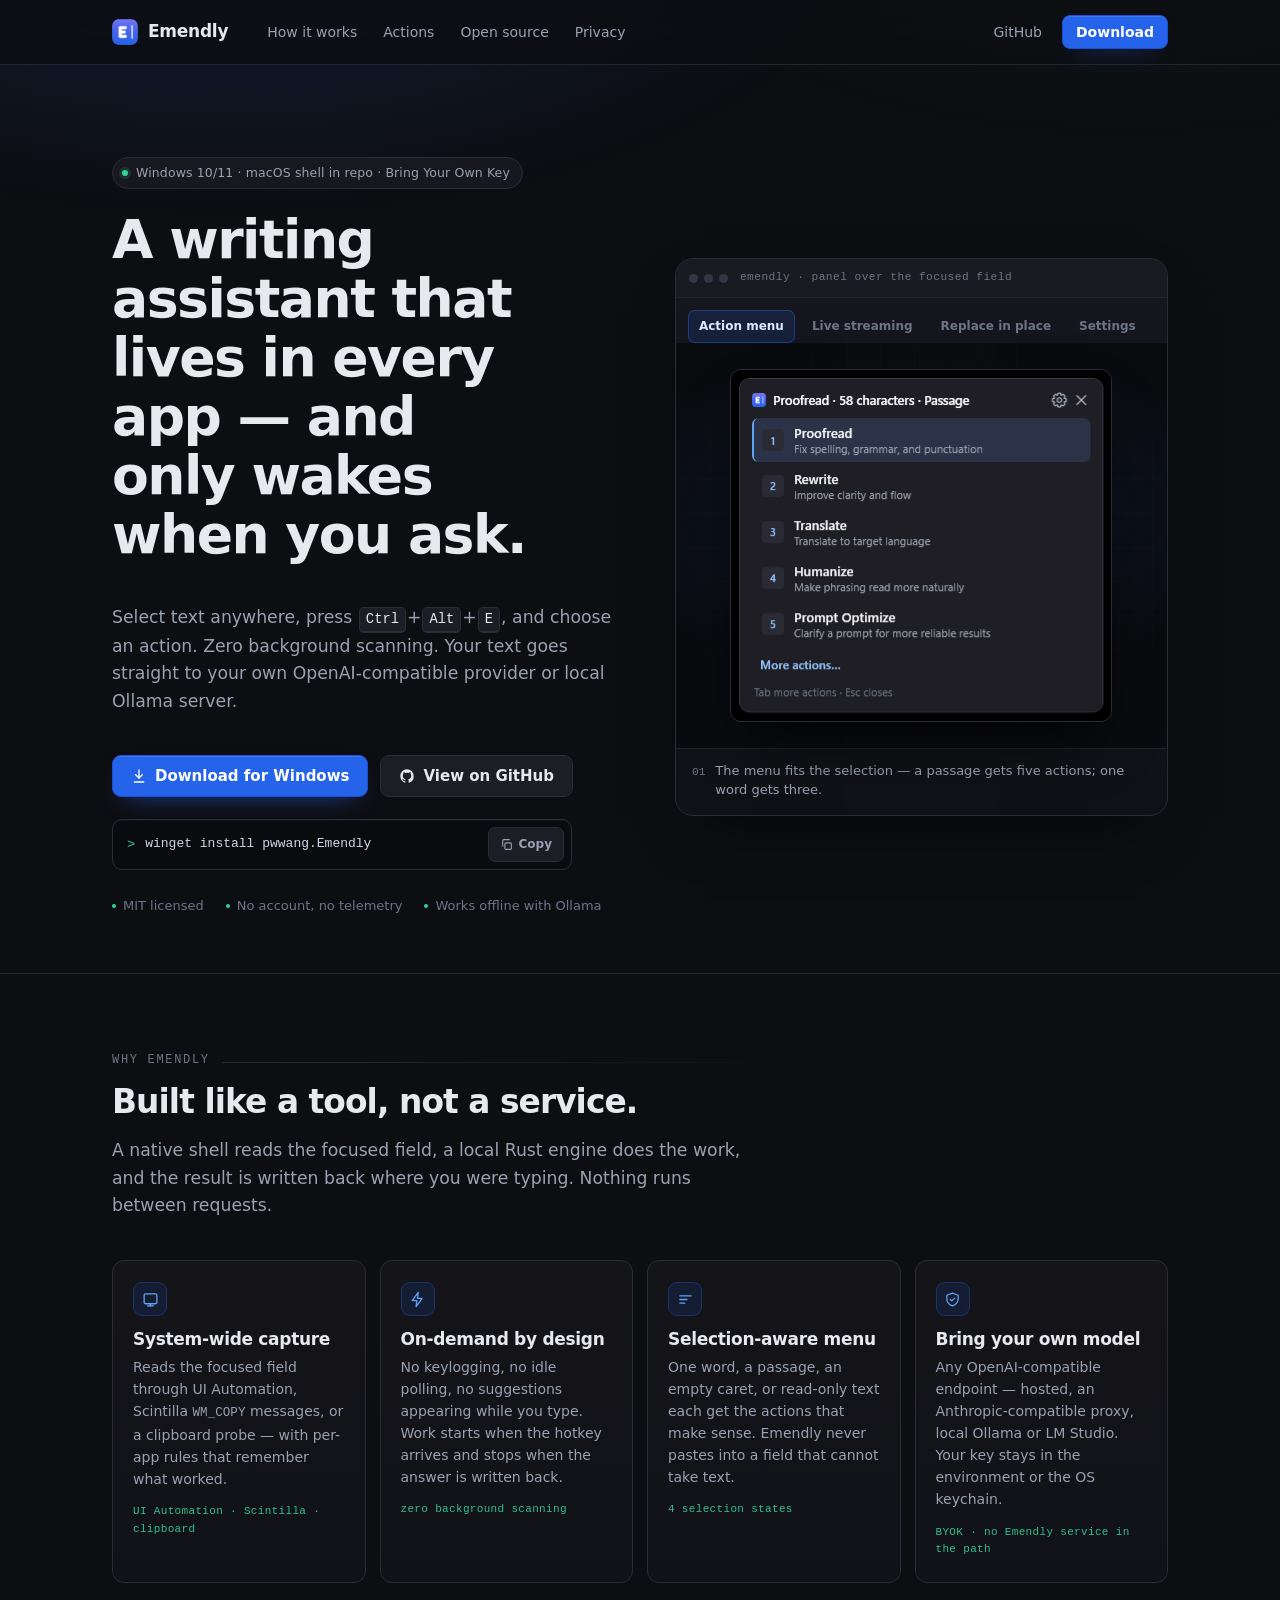
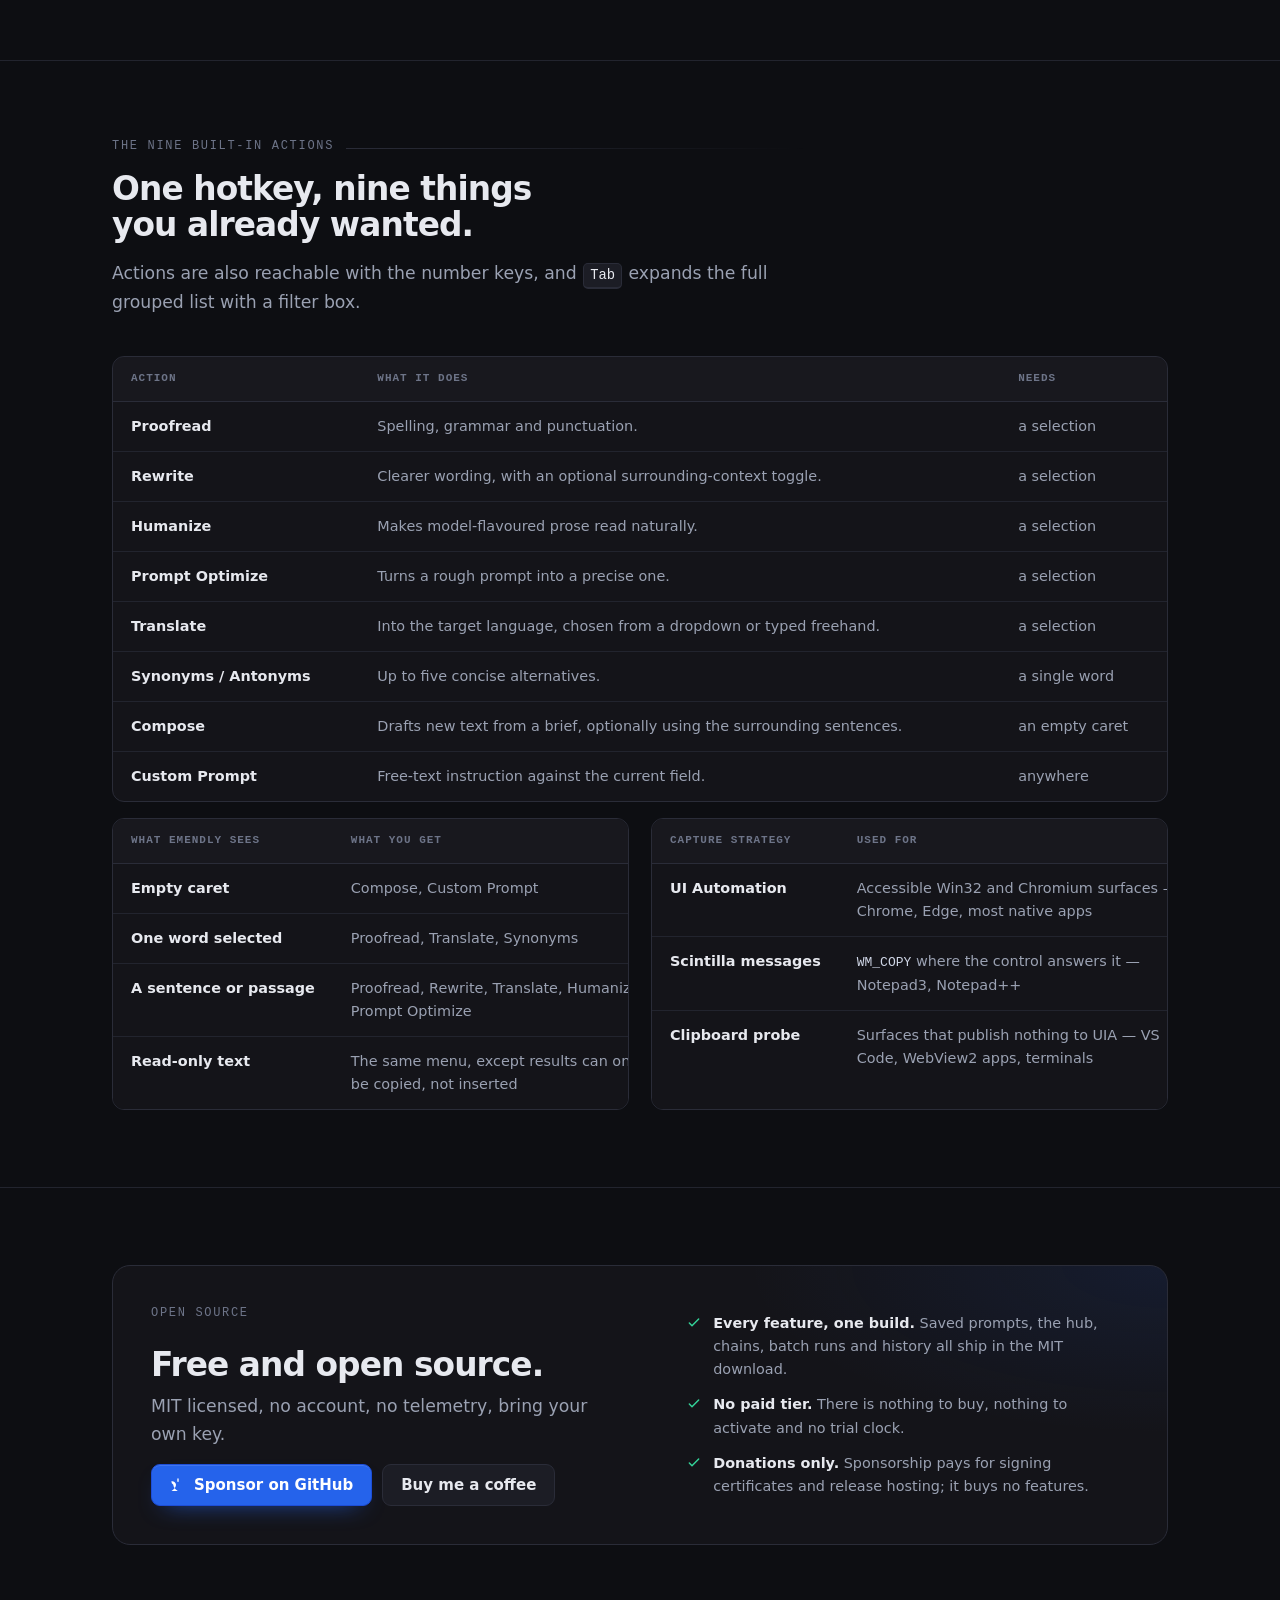
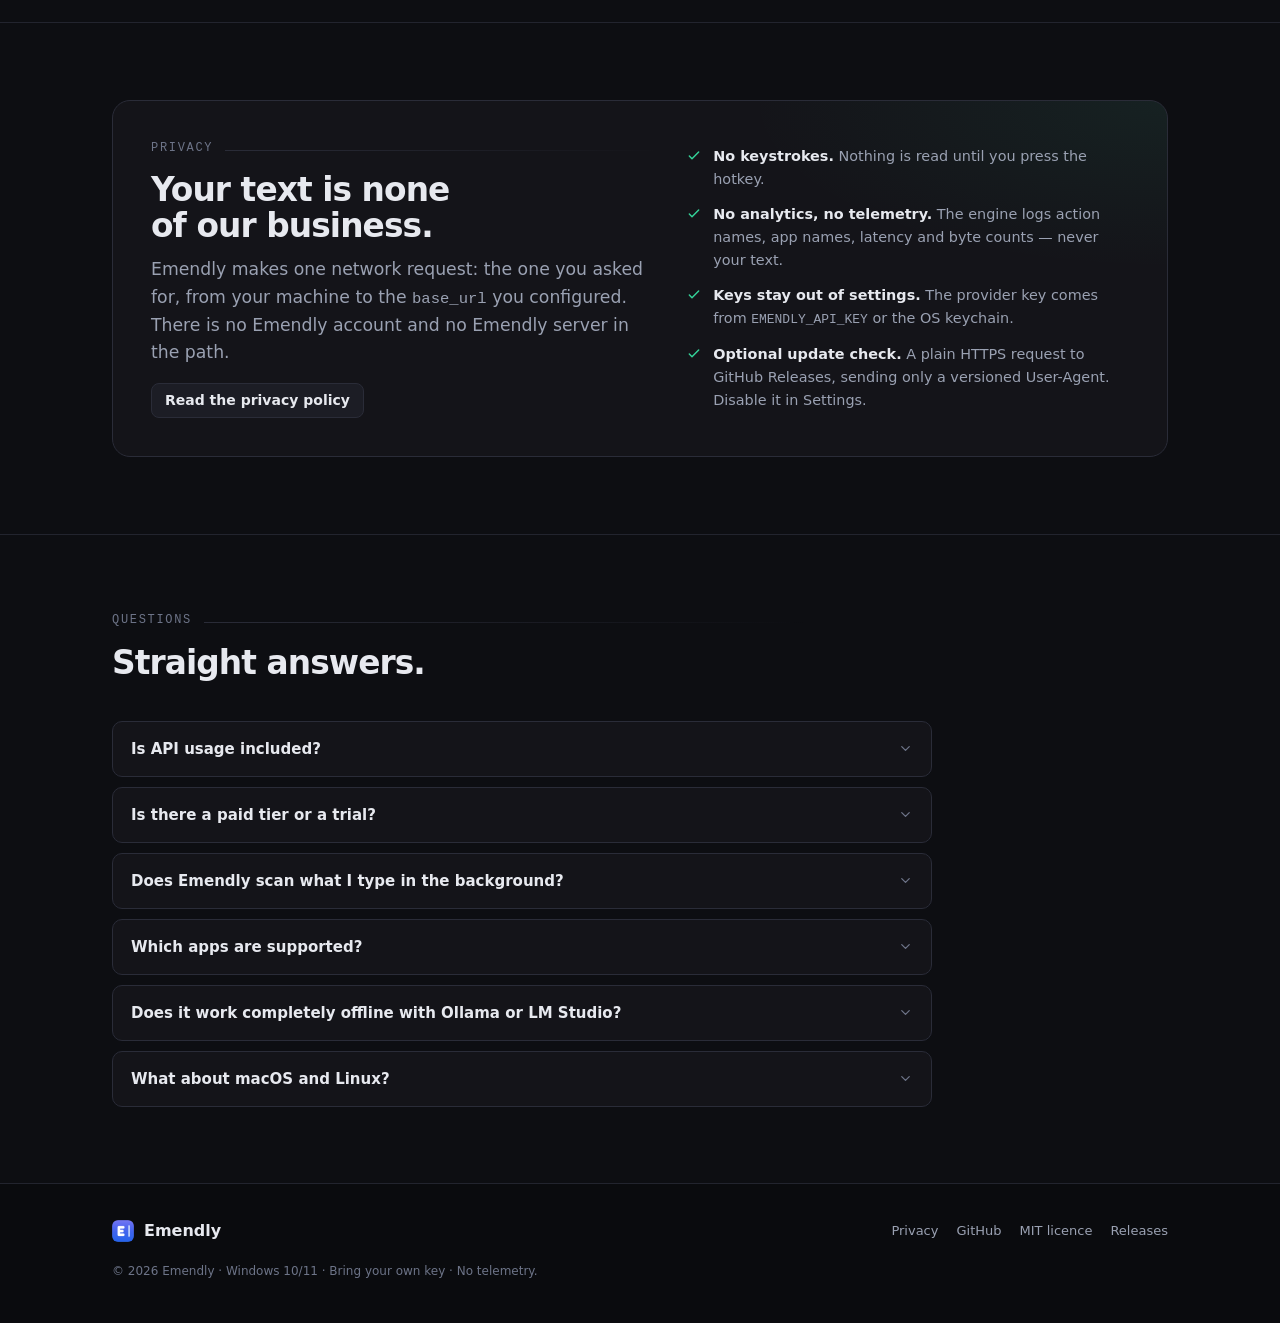
==== commit 5fb1ac26: "feat!: fold every Pro feature into the MIT app and delete licensing The paid tier is cancelled. All " ====
--- a/site/index.html
+++ b/site/index.html
@@ -33,7 +33,7 @@
         <div class="nav-links">
           <a href="#how-it-works">How it works</a>
           <a href="#actions">Actions</a>
-          <a href="#pricing">Free vs Pro</a>
+          <a href="#support">Open source</a>
           <a href="#privacy">Privacy</a>
         </div>
 
@@ -83,7 +83,7 @@
           </div>
 
           <div class="hero-facts">
-            <span>MIT licensed core</span>
+            <span>MIT licensed</span>
             <span>No account, no telemetry</span>
             <span>Works offline with Ollama</span>
           </div>
@@ -226,103 +226,27 @@
       </div>
     </section>
 
-    <!-- Pricing -->
-    <section class="section" id="pricing">
-      <div class="wrap">
-        <div class="pricing-head">
-          <div class="section-head" style="margin-bottom: 0;">
-            <div class="section-kicker"><span>Free vs Pro</span></div>
-            <h2>The core is MIT forever. Pro is a one-time upgrade.</h2>
-            <p class="lede">Both tiers are bring-your-own-key. There is no subscription, and your text never routes through our servers.</p>
-          </div>
-        </div>
-
-        <div class="plans">
-          <article class="plan">
-            <div class="plan-top">
-              <span class="plan-name">Free</span>
-              <span class="plan-badge">MIT</span>
-            </div>
-            <div class="price">
-              <span class="amount">$0</span>
-              <span class="note">forever · open source</span>
-            </div>
-            <p class="plan-sub">Everything you need for day-to-day writing in any app.</p>
-
-            <ul class="feature-list">
-              <li><svg viewBox="0 0 24 24" fill="none" stroke="currentColor" stroke-width="2.4" stroke-linecap="round" stroke-linejoin="round" aria-hidden="true"><path d="m5 12 4 4 10-10"/></svg><span>All <b>9 actions</b> — proofread, rewrite, humanize, optimize, translate, synonyms, antonyms, compose, custom prompt</span></li>
-              <li><svg viewBox="0 0 24 24" fill="none" stroke="currentColor" stroke-width="2.4" stroke-linecap="round" stroke-linejoin="round" aria-hidden="true"><path d="m5 12 4 4 10-10"/></svg><span>All <b>3 capture strategies</b> with per-app rules</span></li>
-              <li><svg viewBox="0 0 24 24" fill="none" stroke="currentColor" stroke-width="2.4" stroke-linecap="round" stroke-linejoin="round" aria-hidden="true"><path d="m5 12 4 4 10-10"/></svg><span>Selection vs empty-caret branching, and read-only detection</span></li>
-              <li><svg viewBox="0 0 24 24" fill="none" stroke="currentColor" stroke-width="2.4" stroke-linecap="round" stroke-linejoin="round" aria-hidden="true"><path d="m5 12 4 4 10-10"/></svg><span><b>BYOK</b> — any OpenAI-compatible endpoint or local Ollama</span></li>
-              <li><svg viewBox="0 0 24 24" fill="none" stroke="currentColor" stroke-width="2.4" stroke-linecap="round" stroke-linejoin="round" aria-hidden="true"><path d="m5 12 4 4 10-10"/></svg><span>Global hotkey, tray, and settings</span></li>
-              <li><svg viewBox="0 0 24 24" fill="none" stroke="currentColor" stroke-width="2.4" stroke-linecap="round" stroke-linejoin="round" aria-hidden="true"><path d="m5 12 4 4 10-10"/></svg><span>Open source on <a href="https://github.com/pwwang/emendly" rel="noopener">GitHub</a></span></li>
-            </ul>
-
-            <a class="btn btn-secondary" href="https://github.com/pwwang/emendly/releases/latest" rel="noopener">Download free</a>
-            <p class="plan-foot">No account. No activation.</p>
-          </article>
-
-          <article class="plan plan-pro">
-            <div class="plan-top">
-              <span class="plan-name">Pro</span>
-              <span class="plan-badge">14-day free trial</span>
-            </div>
-            <div class="price">
-              <span class="amount">$24</span>
-              <span class="note">one-time · BYOK</span>
-            </div>
-            <p class="plan-sub">Everything in Free, plus the workflow features power users ask for.</p>
-
-            <ul class="feature-list">
-              <li><svg viewBox="0 0 24 24" fill="none" stroke="currentColor" stroke-width="2.4" stroke-linecap="round" stroke-linejoin="round" aria-hidden="true"><path d="m5 12 4 4 10-10"/></svg><span><b>Saved Prompt Library</b> with per-prompt hotkeys</span></li>
-              <li><svg viewBox="0 0 24 24" fill="none" stroke="currentColor" stroke-width="2.4" stroke-linecap="round" stroke-linejoin="round" aria-hidden="true"><path d="m5 12 4 4 10-10"/></svg><span><b>Visual Per-App Capture Profiles</b> editor</span></li>
-              <li><svg viewBox="0 0 24 24" fill="none" stroke="currentColor" stroke-width="2.4" stroke-linecap="round" stroke-linejoin="round" aria-hidden="true"><path d="m5 12 4 4 10-10"/></svg><span><b>Searchable Local Run History</b>, stored on your machine</span></li>
-              <li><svg viewBox="0 0 24 24" fill="none" stroke="currentColor" stroke-width="2.4" stroke-linecap="round" stroke-linejoin="round" aria-hidden="true"><path d="m5 12 4 4 10-10"/></svg><span><b>Custom Terminology Glossary</b> for names and jargon</span></li>
-              <li><svg viewBox="0 0 24 24" fill="none" stroke="currentColor" stroke-width="2.4" stroke-linecap="round" stroke-linejoin="round" aria-hidden="true"><path d="m5 12 4 4 10-10"/></svg><span><b>Custom Tone Presets</b></span></li>
-              <li><svg viewBox="0 0 24 24" fill="none" stroke="currentColor" stroke-width="2.4" stroke-linecap="round" stroke-linejoin="round" aria-hidden="true"><path d="m5 12 4 4 10-10"/></svg><span><b>Action Chaining</b> and multi-paragraph batch runs</span></li>
-              <li><svg viewBox="0 0 24 24" fill="none" stroke="currentColor" stroke-width="2.4" stroke-linecap="round" stroke-linejoin="round" aria-hidden="true"><path d="m5 12 4 4 10-10"/></svg><span><code>emendly-cli</code> for scripting and editor integration</span></li>
-              <li><svg viewBox="0 0 24 24" fill="none" stroke="currentColor" stroke-width="2.4" stroke-linecap="round" stroke-linejoin="round" aria-hidden="true"><path d="m5 12 4 4 10-10"/></svg><span>12 months of priority email support</span></li>
-            </ul>
-
-            <a class="btn btn-primary" id="pro-checkout" href="#pro-checkout" data-checkout>Buy Pro — $24</a>
-            <p class="plan-foot">Try every Pro feature for 14 days first.</p>
-          </article>
-        </div>
-
-        <div class="byok-note">
-          <svg viewBox="0 0 24 24" fill="none" stroke="currentColor" stroke-width="1.9" stroke-linecap="round" stroke-linejoin="round" aria-hidden="true"><circle cx="12" cy="12" r="9"/><path d="M12 8h.01"/><path d="M11 12h1v4h1"/></svg>
-          <p style="margin: 0;"><strong>BYOK for both tiers:</strong> the $24 one-time licence buys the Pro desktop software — you bring your own API key (or local model) so there is no subscription and your text never routes through our servers.</p>
-        </div>
-
-        <div class="compare">
-          <p class="compare-caption">Feature comparison</p>
-          <div class="table-wrap">
-            <table>
-              <caption class="sr-only">Free and Pro feature comparison</caption>
-              <thead>
-                <tr>
-                  <th scope="col">Feature</th>
-                  <th scope="col" class="num">Free</th>
-                  <th scope="col" class="num">Pro</th>
-                </tr>
-              </thead>
-              <tbody>
-                <tr><th scope="row">All nine actions</th><td class="num"><span class="check" aria-label="Included">✓</span></td><td class="num"><span class="check" aria-label="Included">✓</span></td></tr>
-                <tr><th scope="row">Three capture strategies + per-app rules</th><td class="num"><span class="check" aria-label="Included">✓</span></td><td class="num"><span class="check" aria-label="Included">✓</span></td></tr>
-                <tr><th scope="row">Selection vs caret branching, read-only detection</th><td class="num"><span class="check" aria-label="Included">✓</span></td><td class="num"><span class="check" aria-label="Included">✓</span></td></tr>
-                <tr><th scope="row">Bring your own key or local model</th><td class="num"><span class="check" aria-label="Included">✓</span></td><td class="num"><span class="check" aria-label="Included">✓</span></td></tr>
-                <tr><th scope="row">Global hotkey, tray, settings</th><td class="num"><span class="check" aria-label="Included">✓</span></td><td class="num"><span class="check" aria-label="Included">✓</span></td></tr>
-                <tr><th scope="row">Saved Prompt Library with per-prompt hotkeys</th><td class="num"><span class="dash" aria-label="Not included">—</span></td><td class="num"><span class="check" aria-label="Included">✓</span></td></tr>
-                <tr><th scope="row">Visual per-app capture profile editor</th><td class="num"><span class="dash" aria-label="Not included">—</span></td><td class="num"><span class="check" aria-label="Included">✓</span></td></tr>
-                <tr><th scope="row">Searchable local run history</th><td class="num"><span class="dash" aria-label="Not included">—</span></td><td class="num"><span class="check" aria-label="Included">✓</span></td></tr>
-                <tr><th scope="row">Terminology glossary &amp; tone presets</th><td class="num"><span class="dash" aria-label="Not included">—</span></td><td class="num"><span class="check" aria-label="Included">✓</span></td></tr>
-                <tr><th scope="row">Action chaining &amp; batch runs</th><td class="num"><span class="dash" aria-label="Not included">—</span></td><td class="num"><span class="check" aria-label="Included">✓</span></td></tr>
-                <tr><th scope="row"><code>emendly-cli</code></th><td class="num"><span class="dash" aria-label="Not included">—</span></td><td class="num"><span class="check" aria-label="Included">✓</span></td></tr>
-                <tr><th scope="row">Priority email support</th><td class="num"><span class="dash" aria-label="Not included">—</span></td><td class="num">12 months</td></tr>
-                <tr><th scope="row">Source code</th><td class="num">MIT</td><td class="num">MIT core</td></tr>
-              </tbody>
-            </table>
-          </div>
+    <!-- Support -->
+    <section class="section" id="support">
+      <div class="wrap">
+        <div class="support-band">
+          <div class="support-copy">
+            <div class="section-kicker"><span>Open source</span></div>
+            <h2>Free and open source.</h2>
+            <p class="lede">MIT licensed, no account, no telemetry, bring your own key.</p>
+            <div class="support-actions">
+              <a class="btn btn-primary" href="https://github.com/sponsors/pwwang" rel="noopener">
+                <svg class="icon" viewBox="0 0 24 24" fill="currentColor" aria-hidden="true"><path d="M12 21s-7-4.35-7-9.5A5.5 5.5 0 0 12 6.5 5.5 5.5 0 0 19 11.5c0 5.15-7 9.5-7 9.5Z"/><path d="M12 6.5V3" stroke="currentColor" stroke-width="2" stroke-linecap="round"/></svg>
+                Sponsor on GitHub
+              </a>
+              <a class="btn btn-secondary" href="#" data-donate hidden>Buy me a coffee</a>
+            </div>
+          </div>
+          <ul>
+            <li><svg viewBox="0 0 24 24" fill="none" stroke="currentColor" stroke-width="2.2" stroke-linecap="round" stroke-linejoin="round" aria-hidden="true"><path d="m5 12 4 4 10-10"/></svg><span><b>Every feature, one build.</b> Saved prompts, the hub, chains, batch runs and history all ship in the MIT download.</span></li>
+            <li><svg viewBox="0 0 24 24" fill="none" stroke="currentColor" stroke-width="2.2" stroke-linecap="round" stroke-linejoin="round" aria-hidden="true"><path d="m5 12 4 4 10-10"/></svg><span><b>No paid tier.</b> There is nothing to buy, nothing to activate and no trial clock.</span></li>
+            <li><svg viewBox="0 0 24 24" fill="none" stroke="currentColor" stroke-width="2.2" stroke-linecap="round" stroke-linejoin="round" aria-hidden="true"><path d="m5 12 4 4 10-10"/></svg><span><b>Donations only.</b> Sponsorship pays for signing certificates and release hosting; it buys no features.</span></li>
+          </ul>
         </div>
       </div>
     </section>
@@ -358,12 +282,22 @@
 
         <div class="faq">
           <details class="qa">
-            <summary>Is API usage included in the $24 Pro licence?
-              <svg class="chev" viewBox="0 0 24 24" fill="none" stroke="currentColor" stroke-width="2" stroke-linecap="round" stroke-linejoin="round" aria-hidden="true"><path d="m6 9 6 6 6-6"/></svg>
-            </summary>
-            <div class="answer">
-              <p>No. Both tiers are bring-your-own-key, and that is deliberate: it is what makes a one-time price possible and keeps your text away from any billing service of ours.</p>
+            <summary>Is API usage included?
+              <svg class="chev" viewBox="0 0 24 24" fill="none" stroke="currentColor" stroke-width="2" stroke-linecap="round" stroke-linejoin="round" aria-hidden="true"><path d="m6 9 6 6 6-6"/></svg>
+            </summary>
+            <div class="answer">
+              <p>No, and nothing is being sold. Emendly is free and MIT licensed; it is bring-your-own-key, and that keeps your text away from any billing service of ours.</p>
               <p>Point Emendly at your own OpenAI-compatible endpoint with your own key, or at a local Ollama or LM Studio server for no per-token cost at all.</p>
+            </div>
+          </details>
+
+          <details class="qa">
+            <summary>Is there a paid tier or a trial?
+              <svg class="chev" viewBox="0 0 24 24" fill="none" stroke="currentColor" stroke-width="2" stroke-linecap="round" stroke-linejoin="round" aria-hidden="true"><path d="m6 9 6 6 6-6"/></svg>
+            </summary>
+            <div class="answer">
+              <p>No. There is no paid tier, no licence key and no trial clock. Every feature ships in the same MIT build with nothing to activate.</p>
+              <p>If Emendly saves you time, you can <a href="https://github.com/sponsors/pwwang" rel="noopener">sponsor the work on GitHub</a> — it pays for signing and hosting, not features.</p>
             </div>
           </details>
 
@@ -427,19 +361,6 @@
     </div>
   </footer>
 
-  <!-- Shown only when no checkout URL has been configured in script.js. -->
-  <dialog class="sheet" id="checkout-dialog" aria-labelledby="checkout-title">
-    <div class="sheet-body">
-      <h3 id="checkout-title">Pro checkout is not open yet</h3>
-      <p>Emendly Pro is still being finished. When the store link is live it will open right here — no dead links until then.</p>
-      <p>In the meantime you can <a href="https://github.com/pwwang/emendly/releases" rel="noopener">watch the releases page</a>, or run the free MIT build with every one of the nine actions.</p>
-      <div class="sheet-actions">
-        <button class="btn btn-secondary btn-sm" type="button" data-close-dialog>Close</button>
-        <a class="btn btn-primary btn-sm" href="https://github.com/pwwang/emendly/releases/latest" rel="noopener">Get the free build</a>
-      </div>
-    </div>
-  </dialog>
-
   <p class="visually-hidden-live" id="live-region" role="status" aria-live="polite"></p>
 
   <script src="script.js" defer></script>
--- a/site/styles.css
+++ b/site/styles.css
@@ -760,199 +760,68 @@
 /* A grid or flex child defaults to min-width:auto, so a wide table inside stretches
    the page instead of scrolling inside its own frame. */
 .two-col > *,
-.table-wrap,
-.plan {
+.table-wrap {
   min-width: 0;
 }
 
-/* ---------- Pricing ---------- */
-
-.pricing-head {
-  display: flex;
-  flex-wrap: wrap;
-  align-items: flex-end;
-  justify-content: space-between;
-  gap: 16px;
-  margin-bottom: clamp(26px, 3vw, 36px);
-}
-
-.plans {
+/* ---------- Support band ---------- */
+
+.support-band {
   display: grid;
-  gap: 16px;
-  grid-template-columns: 1fr;
-  align-items: stretch;
-}
-
-.plan {
-  display: flex;
-  flex-direction: column;
-  padding: 24px 22px;
+  gap: 26px;
+  padding: clamp(24px, 3.4vw, 38px);
   border: 1px solid var(--line);
   border-radius: var(--radius-lg);
-  background: linear-gradient(180deg, var(--bg-panel), #101116);
-}
-
-.plan-pro {
-  border-color: rgba(37, 99, 235, 0.5);
-  background: linear-gradient(180deg, rgba(37, 99, 235, 0.09), #101116 58%);
-  box-shadow: 0 0 0 1px rgba(37, 99, 235, 0.1),
-    0 30px 70px -50px rgba(37, 99, 235, 0.85);
-}
-
-.plan-top {
-  display: flex;
-  align-items: center;
-  justify-content: space-between;
+  background:
+    radial-gradient(600px 240px at 100% 0%, rgba(37, 99, 235, 0.1), transparent 70%),
+    var(--bg-panel);
+}
+
+.support-copy {
+  display: flex;
+  flex-direction: column;
+  align-items: flex-start;
   gap: 10px;
-  margin-bottom: 6px;
-}
-
-.plan-name {
-  font-size: 0.8125rem;
-  font-weight: 700;
-  letter-spacing: 0.1em;
-  text-transform: uppercase;
-  color: var(--text-dim);
-}
-
-.plan-badge {
-  font-family: var(--mono);
-  font-size: 0.6875rem;
-  padding: 3px 8px;
-  border-radius: 999px;
-  border: 1px solid rgba(52, 211, 153, 0.4);
-  color: var(--emerald);
-  background: rgba(52, 211, 153, 0.08);
-}
-
-.plan-pro .plan-badge {
-  border-color: rgba(96, 165, 250, 0.45);
-  color: var(--blue-bright);
-  background: rgba(37, 99, 235, 0.14);
-}
-
-.price {
-  display: flex;
-  align-items: baseline;
-  gap: 8px;
-  margin: 6px 0 2px;
-}
-
-.price .amount {
-  font-size: 2.5rem;
-  font-weight: 700;
-  letter-spacing: -0.035em;
-  line-height: 1;
-}
-
-.price .note {
-  color: var(--text-faint);
-  font-size: 0.8125rem;
-}
-
-.plan-sub {
-  color: var(--text-dim);
-  font-size: 0.875rem;
-  margin: 0 0 18px;
-}
-
-.feature-list {
+}
+
+.support-copy .lede {
+  margin: 0;
+}
+
+.support-actions {
+  display: flex;
+  flex-wrap: wrap;
+  gap: 10px;
+  margin-top: 6px;
+}
+
+.support-band ul {
+  margin: 0;
+  padding: 0;
   list-style: none;
-  margin: 0 0 22px;
-  padding: 0;
   display: grid;
-  gap: 9px;
-  font-size: 0.875rem;
-  color: var(--text-dim);
-}
-
-.feature-list li {
-  display: flex;
-  gap: 10px;
+  gap: 12px;
+}
+
+.support-band li {
+  display: flex;
+  gap: 11px;
   align-items: flex-start;
-}
-
-.feature-list li svg {
-  width: 15px;
-  height: 15px;
+  color: var(--text-dim);
+  font-size: 0.9rem;
+}
+
+.support-band li svg {
+  width: 16px;
+  height: 16px;
   flex: none;
   margin-top: 3px;
   color: var(--emerald);
 }
 
-.plan-pro .feature-list li svg {
-  color: var(--blue-bright);
-}
-
-.feature-list li b {
+.support-band li b {
   color: var(--text);
   font-weight: 600;
-}
-
-.plan .btn {
-  margin-top: auto;
-  width: 100%;
-}
-
-.plan-foot {
-  margin: 12px 0 0;
-  font-size: 0.75rem;
-  color: var(--text-faint);
-  text-align: center;
-}
-
-.byok-note {
-  display: flex;
-  gap: 12px;
-  align-items: flex-start;
-  margin-top: 18px;
-  padding: 15px 17px;
-  border: 1px solid var(--line);
-  border-left: 3px solid var(--emerald-deep);
-  border-radius: 10px;
-  background: rgba(52, 211, 153, 0.045);
-  color: var(--text-dim);
-  font-size: 0.875rem;
-}
-
-.byok-note svg {
-  width: 17px;
-  height: 17px;
-  flex: none;
-  margin-top: 2px;
-  color: var(--emerald);
-}
-
-.byok-note strong {
-  color: var(--text);
-}
-
-.check {
-  color: var(--emerald);
-  font-weight: 700;
-}
-
-.dash {
-  color: var(--text-faint);
-}
-
-.compare {
-  margin-top: 26px;
-}
-
-.compare-caption {
-  margin: 0 0 10px;
-  font-family: var(--mono);
-  font-size: 0.6875rem;
-  letter-spacing: 0.1em;
-  text-transform: uppercase;
-  color: var(--text-faint);
-}
-
-td.num,
-th.num {
-  text-align: center;
-  width: 96px;
 }
 
 /* ---------- Privacy band ---------- */
@@ -1107,44 +976,6 @@
   margin: 18px 0 0;
   color: var(--text-faint);
   font-size: 0.75rem;
-}
-
-/* ---------- Dialog ---------- */
-
-dialog.sheet {
-  width: min(520px, calc(100vw - 32px));
-  padding: 0;
-  border: 1px solid var(--line);
-  border-radius: 14px;
-  background: var(--bg-panel);
-  color: var(--text);
-  box-shadow: 0 40px 90px -30px rgba(0, 0, 0, 0.95);
-}
-
-dialog.sheet::backdrop {
-  background: rgba(5, 6, 9, 0.72);
-  backdrop-filter: blur(3px);
-}
-
-.sheet-body {
-  padding: 22px 22px 20px;
-}
-
-.sheet-body h3 {
-  margin-bottom: 8px;
-}
-
-.sheet-body p {
-  margin: 0 0 14px;
-  color: var(--text-dim);
-  font-size: 0.9rem;
-}
-
-.sheet-actions {
-  display: flex;
-  flex-wrap: wrap;
-  gap: 10px;
-  justify-content: flex-end;
 }
 
 /* ---------- Document pages (privacy) ---------- */
@@ -1315,14 +1146,11 @@
     grid-template-columns: minmax(0, 1.02fr) minmax(0, 1fr);
   }
 
-  .plans {
-    grid-template-columns: 1fr 1fr;
-  }
-
   .two-col {
     grid-template-columns: 1fr 1fr;
   }
 
+  .support-band,
   .privacy-band {
     grid-template-columns: 1.15fr 1fr;
     align-items: center;
@@ -1369,12 +1197,8 @@
     max-height: 240px;
   }
 
-  .plan {
+  .support-band {
     padding: 20px 18px;
-  }
-
-  .price .amount {
-    font-size: 2.15rem;
   }
 
   table {
@@ -1391,14 +1215,6 @@
   thead th,
   tbody th {
     white-space: normal;
-  }
-
-  /* The compare table's row headers carry long feature names; keeping them on one
-     line forces the table wider than the viewport. */
-  td.num,
-  th.num {
-    width: 62px;
-    padding-inline: 8px;
   }
 
   .footer-grid {
@@ -1437,8 +1253,8 @@
 
   .window,
   .card,
-  .plan,
   .table-wrap,
+  .support-band,
   .privacy-band,
   details.qa {
     border-color: #ccc;
